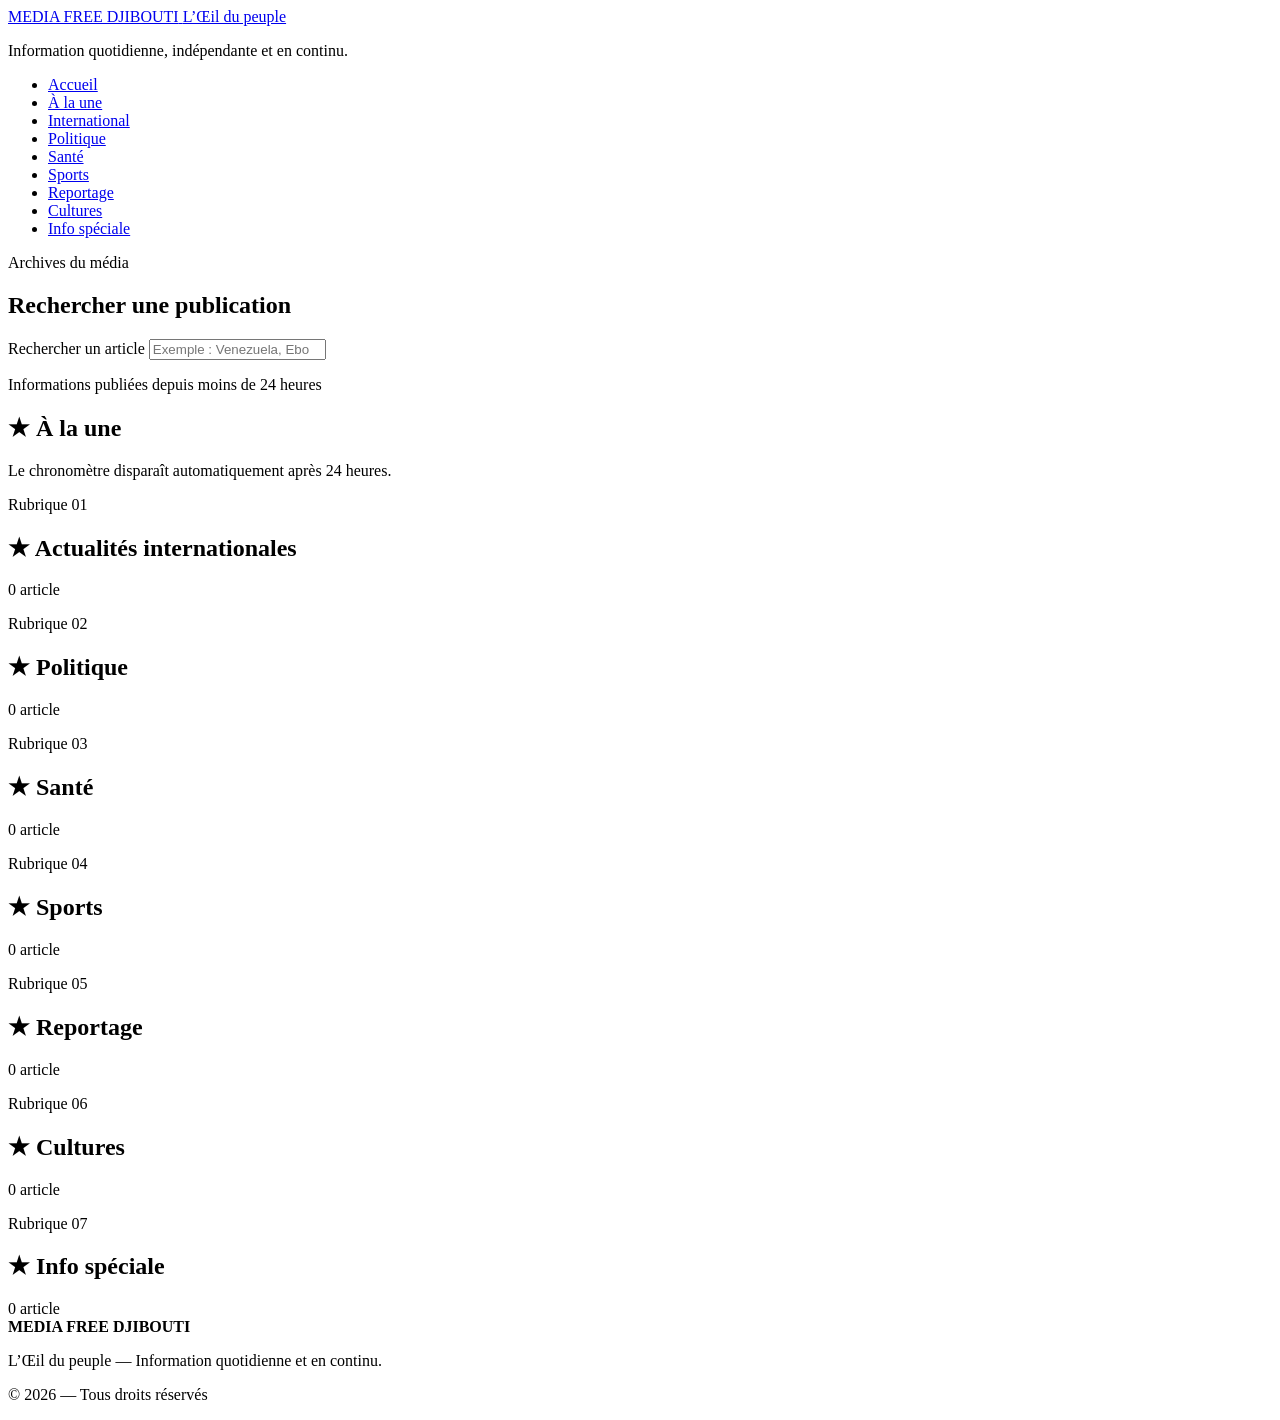
==== index.html.html @ 743dae5a "Index.html" ====
<!DOCTYPE html>
<html lang="fr">
<head>
  <meta charset="UTF-8">
  <meta name="viewport" content="width=device-width, initial-scale=1.0">

  <meta
    name="description"
    content="Media Free Djibouti : actualités internationales, politique, santé, sports, reportages, cultures et informations spéciales."
  >

  <title>MEDIA FREE DJIBOUTI — L’Œil du peuple</title>

  <link rel="stylesheet" href="css/style.css">
  <script src="js/actualites.js" defer></script>
</head>

<body>
  <header class="site-header">
    <div class="brand-area">
      <a class="brand" href="#accueil" aria-label="Retour à l’accueil">
        <span class="brand-main">MEDIA FREE DJIBOUTI</span>
        <span class="brand-tagline">L’Œil du peuple</span>
      </a>

      <p class="site-description">
        Information quotidienne, indépendante et en continu.
      </p>
    </div>

    <nav class="main-navigation" aria-label="Navigation principale">
      <ul class="navigation-list">
        <li><a href="#accueil">Accueil</a></li>
        <li><a href="#a-la-une">À la une</a></li>
        <li><a href="#international">International</a></li>
        <li><a href="#politique">Politique</a></li>
        <li><a href="#sante">Santé</a></li>
        <li><a href="#sports">Sports</a></li>
        <li><a href="#reportage">Reportage</a></li>
        <li><a href="#cultures">Cultures</a></li>
        <li><a href="#info-speciale">Info spéciale</a></li>
      </ul>
    </nav>
  </header>

  <main id="accueil">
    <section class="search-panel" aria-labelledby="search-title">
      <div>
        <p class="eyebrow">Archives du média</p>
        <h1 id="search-title">Rechercher une publication</h1>
      </div>

      <label class="visually-hidden" for="article-search">
        Rechercher un article
      </label>

      <input
        id="article-search"
        class="search-input"
        type="search"
        placeholder="Exemple : Venezuela, Ebola, Éthiopie…"
        autocomplete="off"
      >
    </section>

    <section id="a-la-une" class="featured-section" aria-labelledby="featured-title">
      <div class="featured-heading">
        <div>
          <p class="eyebrow">Informations publiées depuis moins de 24 heures</p>
          <h2 id="featured-title">
            <span class="black-star" aria-hidden="true">★</span>
            À la une
          </h2>
        </div>

        <p class="featured-rule">
          Le chronomètre disparaît automatiquement après 24 heures.
        </p>
      </div>

      <div id="featured-articles" class="featured-grid"></div>
    </section>

    <section
      id="international"
      class="news-section"
      data-section="international"
      style="--category-color: #1261a0;"
    >
      <div class="section-header">
        <div>
          <p class="section-label">Rubrique 01</p>
          <h2>
            <span class="black-star" aria-hidden="true">★</span>
            Actualités internationales
          </h2>
        </div>
        <span class="article-count" data-count="international">0 article</span>
      </div>

      <div class="tricolor-rule" aria-hidden="true">
        <span></span><span></span><span></span>
      </div>

      <div class="category-articles" data-category="international"></div>
    </section>

    <section
      id="politique"
      class="news-section"
      data-section="politique"
      style="--category-color: #b42318;"
    >
      <div class="section-header">
        <div>
          <p class="section-label">Rubrique 02</p>
          <h2>
            <span class="black-star" aria-hidden="true">★</span>
            Politique
          </h2>
        </div>
        <span class="article-count" data-count="politique">0 article</span>
      </div>

      <div class="tricolor-rule" aria-hidden="true">
        <span></span><span></span><span></span>
      </div>

      <div class="category-articles" data-category="politique"></div>
    </section>

    <section
      id="sante"
      class="news-section"
      data-section="sante"
      style="--category-color: #087f5b;"
    >
      <div class="section-header">
        <div>
          <p class="section-label">Rubrique 03</p>
          <h2>
            <span class="black-star" aria-hidden="true">★</span>
            Santé
          </h2>
        </div>
        <span class="article-count" data-count="sante">0 article</span>
      </div>

      <div class="tricolor-rule" aria-hidden="true">
        <span></span><span></span><span></span>
      </div>

      <div class="category-articles" data-category="sante"></div>
    </section>

    <section
      id="sports"
      class="news-section"
      data-section="sports"
      style="--category-color: #d97706;"
    >
      <div class="section-header">
        <div>
          <p class="section-label">Rubrique 04</p>
          <h2>
            <span class="black-star" aria-hidden="true">★</span>
            Sports
          </h2>
        </div>
        <span class="article-count" data-count="sports">0 article</span>
      </div>

      <div class="tricolor-rule" aria-hidden="true">
        <span></span><span></span><span></span>
      </div>

      <div class="category-articles" data-category="sports"></div>
    </section>

    <section
      id="reportage"
      class="news-section"
      data-section="reportage"
      style="--category-color: #6938a6;"
    >
      <div class="section-header">
        <div>
          <p class="section-label">Rubrique 05</p>
          <h2>
            <span class="black-star" aria-hidden="true">★</span>
            Reportage
          </h2>
        </div>
        <span class="article-count" data-count="reportage">0 article</span>
      </div>

      <div class="tricolor-rule" aria-hidden="true">
        <span></span><span></span><span></span>
      </div>

      <div class="category-articles" data-category="reportage"></div>
    </section>

    <section
      id="cultures"
      class="news-section"
      data-section="cultures"
      style="--category-color: #9a6700;"
    >
      <div class="section-header">
        <div>
          <p class="section-label">Rubrique 06</p>
          <h2>
            <span class="black-star" aria-hidden="true">★</span>
            Cultures
          </h2>
        </div>
        <span class="article-count" data-count="cultures">0 article</span>
      </div>

      <div class="tricolor-rule" aria-hidden="true">
        <span></span><span></span><span></span>
      </div>

      <div class="category-articles" data-category="cultures"></div>
    </section>

    <section
      id="info-speciale"
      class="news-section"
      data-section="info-speciale"
      style="--category-color: #ad1457;"
    >
      <div class="section-header">
        <div>
          <p class="section-label">Rubrique 07</p>
          <h2>
            <span class="black-star" aria-hidden="true">★</span>
            Info spéciale
          </h2>
        </div>
        <span class="article-count" data-count="info-speciale">0 article</span>
      </div>

      <div class="tricolor-rule" aria-hidden="true">
        <span></span><span></span><span></span>
      </div>

      <div class="category-articles" data-category="info-speciale"></div>
    </section>
  </main>

  <footer class="site-footer">
    <strong>MEDIA FREE DJIBOUTI</strong>
    <p>L’Œil du peuple — Information quotidienne et en continu.</p>
    <p>© 2026 — Tous droits réservés</p>
  </footer>

  <noscript>
    <p class="noscript-message">
      Activez JavaScript pour afficher les articles, la recherche et le chronomètre de 24 heures.
    </p>
  </noscript>
</body>
</html>
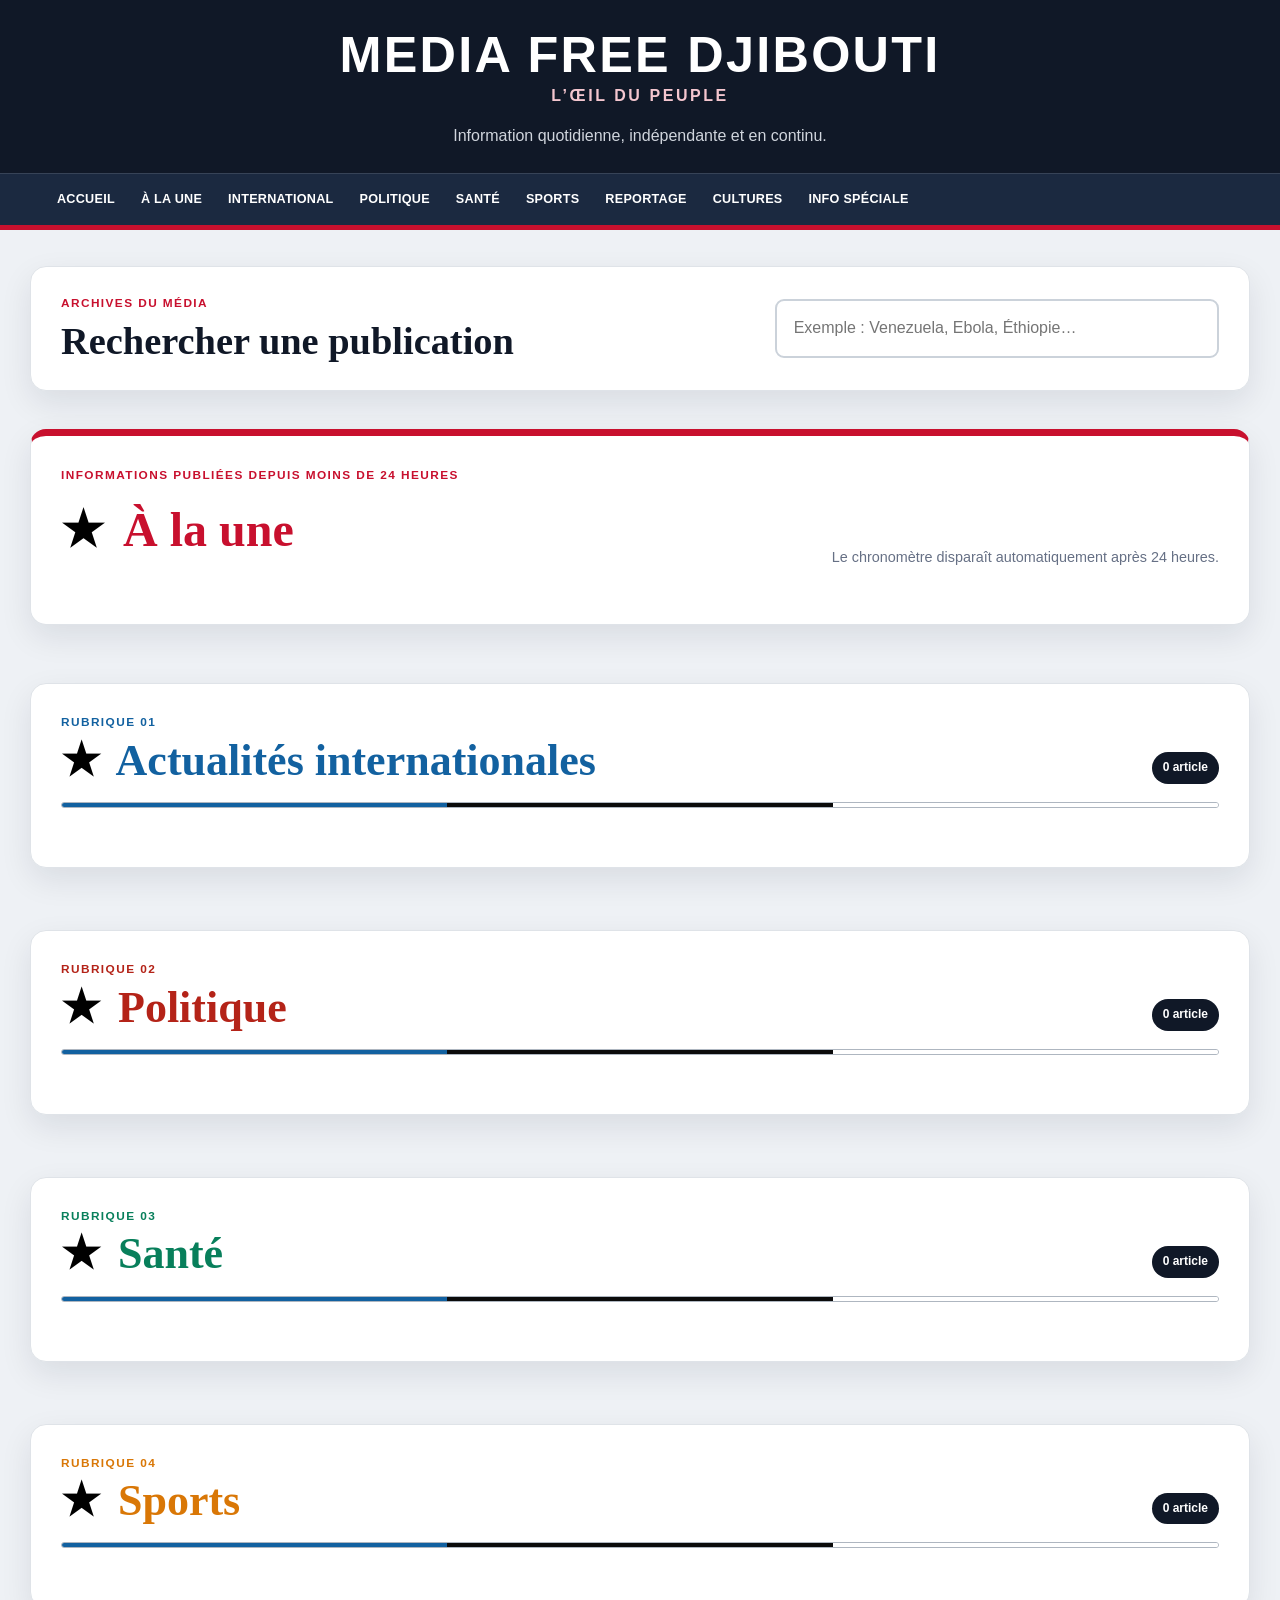
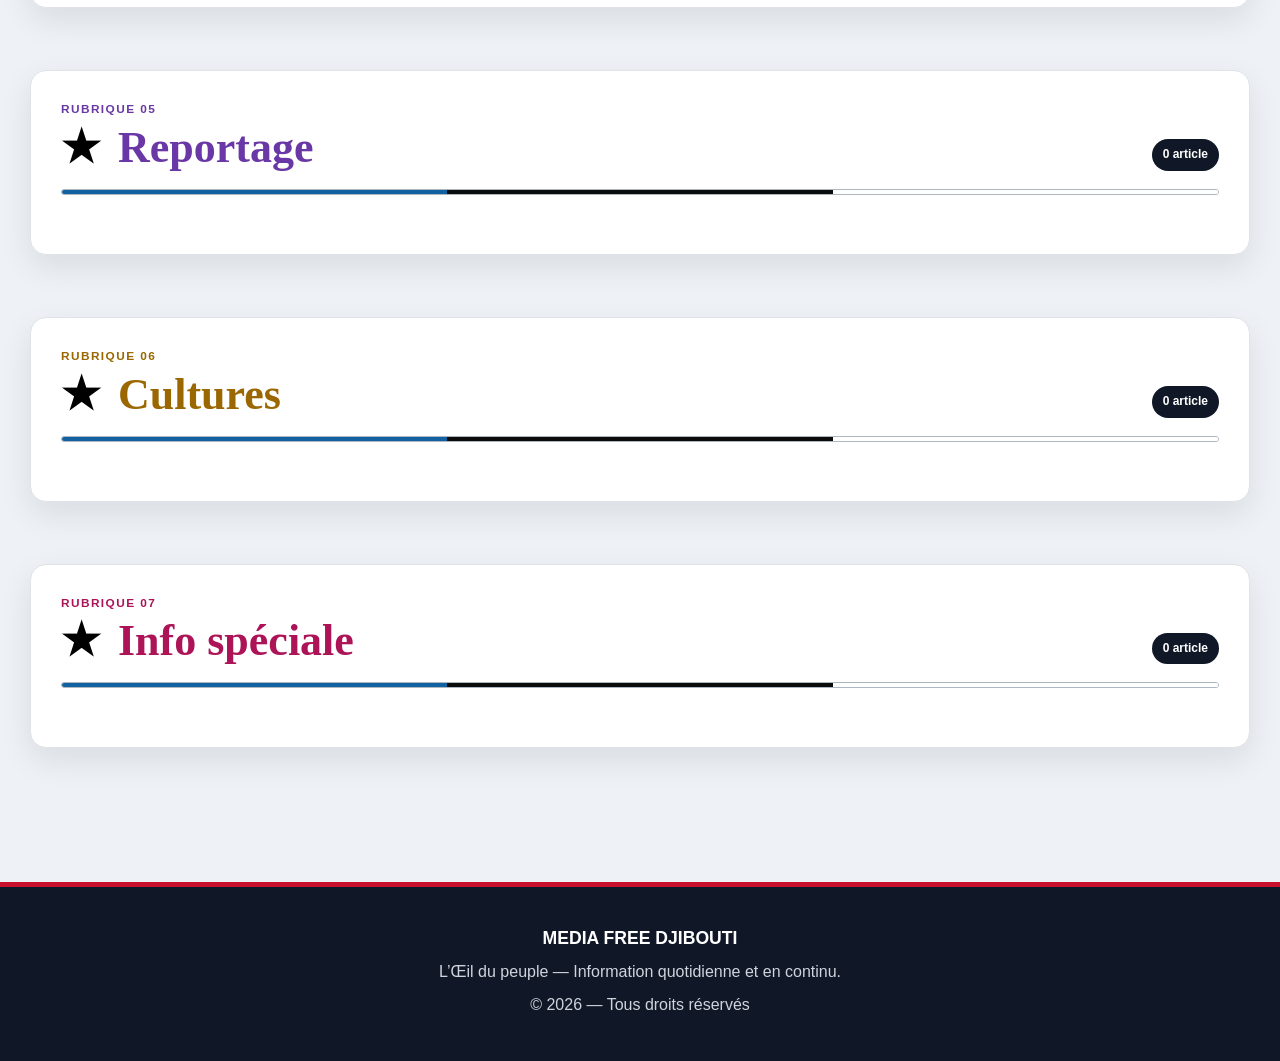
==== commit 4c6cf7df: "Commit directly to the main branch" ====
--- a/index.html.html
+++ b/index.html.html
@@ -10,9 +10,1131 @@
   >
 
   <title>MEDIA FREE DJIBOUTI — L’Œil du peuple</title>
-
-  <link rel="stylesheet" href="css/style.css">
-  <script src="js/actualites.js" defer></script>
+  <style>
+:root {
+  --navy: #101827;
+  --navy-light: #1b2940;
+  --red: #c8102e;
+  --red-dark: #910d22;
+  --blue: #1261a0;
+  --paper: #ffffff;
+  --background: #eef1f5;
+  --text: #202939;
+  --muted: #667085;
+  --border: #dfe3e8;
+  --shadow: 0 12px 32px rgba(16, 24, 39, 0.09);
+  --max-width: 1220px;
+}
+
+* {
+  box-sizing: border-box;
+}
+
+html {
+  scroll-behavior: smooth;
+}
+
+body {
+  margin: 0;
+  background: var(--background);
+  color: var(--text);
+  font-family: Arial, Helvetica, sans-serif;
+  line-height: 1.65;
+}
+
+a {
+  color: inherit;
+}
+
+img {
+  display: block;
+  max-width: 100%;
+}
+
+button,
+input {
+  font: inherit;
+}
+
+.visually-hidden {
+  position: absolute !important;
+  width: 1px;
+  height: 1px;
+  padding: 0;
+  margin: -1px;
+  overflow: hidden;
+  clip: rect(0, 0, 0, 0);
+  white-space: nowrap;
+  border: 0;
+}
+
+/* En-tête */
+
+.site-header {
+  position: relative;
+  z-index: 20;
+  background: var(--navy);
+  color: #ffffff;
+  border-bottom: 5px solid var(--red);
+}
+
+.brand-area {
+  width: min(var(--max-width), calc(100% - 32px));
+  margin: auto;
+  padding: 30px 0 24px;
+  text-align: center;
+}
+
+.brand {
+  display: inline-flex;
+  flex-direction: column;
+  gap: 3px;
+  color: #ffffff;
+  text-decoration: none;
+}
+
+.brand-main {
+  font-size: clamp(2rem, 5vw, 3.15rem);
+  font-weight: 900;
+  letter-spacing: 0.045em;
+  line-height: 1;
+}
+
+.brand-tagline {
+  color: #f4c6cf;
+  font-size: 1rem;
+  font-weight: 800;
+  letter-spacing: 0.16em;
+  text-transform: uppercase;
+}
+
+.site-description {
+  margin: 13px 0 0;
+  color: #d0d5dd;
+}
+
+.main-navigation {
+  background: var(--navy-light);
+  border-top: 1px solid rgba(255, 255, 255, 0.12);
+}
+
+.navigation-list {
+  display: flex;
+  width: min(var(--max-width), 100%);
+  margin: auto;
+  padding: 0 14px;
+  overflow-x: auto;
+  list-style: none;
+  scrollbar-width: thin;
+}
+
+.navigation-list li {
+  flex: 0 0 auto;
+}
+
+.navigation-list a {
+  display: block;
+  padding: 15px 13px;
+  color: #ffffff;
+  font-size: 0.79rem;
+  font-weight: 800;
+  letter-spacing: 0.02em;
+  text-decoration: none;
+  text-transform: uppercase;
+  white-space: nowrap;
+}
+
+.navigation-list a:hover,
+.navigation-list a:focus-visible {
+  background: var(--red);
+}
+
+/* Structure principale */
+
+main {
+  width: min(var(--max-width), calc(100% - 32px));
+  margin: auto;
+  padding: 36px 0 72px;
+}
+
+.eyebrow,
+.section-label {
+  margin: 0 0 5px;
+  color: var(--red);
+  font-size: 0.74rem;
+  font-weight: 900;
+  letter-spacing: 0.12em;
+  text-transform: uppercase;
+}
+
+.search-panel {
+  display: grid;
+  grid-template-columns: minmax(0, 1fr) minmax(280px, 0.65fr);
+  gap: 30px;
+  align-items: center;
+  margin-bottom: 38px;
+  padding: 27px 30px;
+  background: var(--paper);
+  border: 1px solid var(--border);
+  border-radius: 16px;
+  box-shadow: var(--shadow);
+}
+
+.search-panel h1 {
+  margin: 0;
+  color: var(--navy);
+  font-family: Georgia, "Times New Roman", serif;
+  font-size: clamp(1.65rem, 3vw, 2.4rem);
+  line-height: 1.15;
+}
+
+.search-input {
+  width: 100%;
+  padding: 14px 17px;
+  background: #ffffff;
+  border: 2px solid #cbd2da;
+  border-radius: 9px;
+  outline: none;
+}
+
+.search-input:focus {
+  border-color: var(--red);
+  box-shadow: 0 0 0 4px rgba(200, 16, 46, 0.12);
+}
+
+/* À la une */
+
+.featured-section {
+  margin-bottom: 58px;
+  padding: 30px;
+  background: #ffffff;
+  border: 1px solid var(--border);
+  border-top: 7px solid var(--red);
+  border-radius: 16px;
+  box-shadow: var(--shadow);
+}
+
+.featured-section[hidden] {
+  display: none;
+}
+
+.featured-heading {
+  display: flex;
+  justify-content: space-between;
+  gap: 22px;
+  align-items: end;
+  margin-bottom: 25px;
+}
+
+.featured-heading h2 {
+  margin: 0;
+  color: var(--red);
+  font-family: Georgia, "Times New Roman", serif;
+  font-size: clamp(2rem, 4vw, 3rem);
+}
+
+.black-star {
+  color: #000000;
+  margin-right: 7px;
+}
+
+.featured-rule {
+  max-width: 420px;
+  margin: 0;
+  color: var(--muted);
+  font-size: 0.9rem;
+  text-align: right;
+}
+
+.featured-grid {
+  display: grid;
+  grid-template-columns: repeat(2, minmax(0, 1fr));
+  gap: 22px;
+}
+
+.featured-card {
+  overflow: hidden;
+  background: linear-gradient(145deg, #ffffff, #f8fafc);
+  border: 1px solid #d9dee5;
+  border-radius: 13px;
+}
+
+.featured-visual {
+  position: relative;
+  min-height: 190px;
+  display: flex;
+  align-items: end;
+  padding: 22px;
+  background:
+    linear-gradient(135deg, rgba(16, 24, 39, 0.96), rgba(200, 16, 46, 0.88)),
+    radial-gradient(circle at top right, #8db9da, transparent 48%);
+  color: #ffffff;
+}
+
+.featured-card.has-image .featured-visual {
+  background-position: center;
+  background-size: cover;
+}
+
+.live-badge {
+  position: absolute;
+  top: 15px;
+  left: 15px;
+  padding: 7px 10px;
+  background: #ffcc33;
+  color: #111827;
+  border-radius: 999px;
+  font-size: 0.7rem;
+  font-weight: 900;
+  letter-spacing: 0.08em;
+  text-transform: uppercase;
+}
+
+.countdown {
+  position: absolute;
+  top: 15px;
+  right: 15px;
+  padding: 7px 10px;
+  background: rgba(0, 0, 0, 0.74);
+  color: #ffffff;
+  border-radius: 6px;
+  font-size: 0.76rem;
+  font-weight: 800;
+}
+
+.featured-visual strong {
+  max-width: 80%;
+  font-size: clamp(1.35rem, 2.5vw, 2.2rem);
+  line-height: 1.12;
+}
+
+.featured-body {
+  padding: 22px;
+}
+
+.featured-category {
+  margin: 0 0 9px;
+  color: var(--red);
+  font-size: 0.75rem;
+  font-weight: 900;
+  letter-spacing: 0.08em;
+  text-transform: uppercase;
+}
+
+.featured-body h3 {
+  margin: 0 0 12px;
+  color: var(--navy);
+  font-family: Georgia, "Times New Roman", serif;
+  font-size: 1.55rem;
+  line-height: 1.25;
+}
+
+.featured-body p {
+  margin: 0 0 17px;
+  color: #4b5565;
+}
+
+.featured-meta {
+  margin-bottom: 17px;
+  color: var(--muted);
+  font-size: 0.83rem;
+}
+
+/* Rubriques */
+
+.news-section {
+  --category-color: var(--blue);
+  margin-bottom: 62px;
+  padding: 29px 30px 31px;
+  background: var(--paper);
+  border: 1px solid var(--border);
+  border-radius: 16px;
+  box-shadow: var(--shadow);
+  scroll-margin-top: 20px;
+}
+
+.section-header {
+  display: flex;
+  justify-content: space-between;
+  align-items: end;
+  gap: 20px;
+}
+
+.section-header h2 {
+  margin: 0;
+  color: var(--category-color);
+  font-family: Georgia, "Times New Roman", serif;
+  font-size: clamp(1.9rem, 4vw, 2.75rem);
+  line-height: 1.05;
+}
+
+.section-label {
+  color: var(--category-color);
+}
+
+.article-count {
+  padding: 6px 11px;
+  background: var(--navy);
+  color: #ffffff;
+  border-radius: 999px;
+  font-size: 0.75rem;
+  font-weight: 800;
+}
+
+.tricolor-rule,
+.article-separator {
+  display: grid;
+  grid-template-columns: 1fr 1fr 1fr;
+  height: 6px;
+  overflow: hidden;
+  border: 1px solid #aeb6c0;
+  border-radius: 999px;
+}
+
+.tricolor-rule {
+  margin: 18px 0 28px;
+}
+
+.tricolor-rule span:nth-child(1),
+.article-separator span:nth-child(1) {
+  background: #1261a0;
+}
+
+.tricolor-rule span:nth-child(2),
+.article-separator span:nth-child(2) {
+  background: #0b0b0b;
+}
+
+.tricolor-rule span:nth-child(3),
+.article-separator span:nth-child(3) {
+  background: #ffffff;
+}
+
+.article-separator {
+  width: 100%;
+  height: 5px;
+  margin: 27px 0;
+}
+
+.category-articles {
+  display: flex;
+  flex-direction: column;
+}
+
+.article-card {
+  display: grid;
+  grid-template-columns: minmax(220px, 0.36fr) minmax(0, 1fr);
+  min-height: 230px;
+  overflow: hidden;
+  background: #ffffff;
+  border: 1px solid #e1e5eb;
+  border-radius: 13px;
+  box-shadow: 0 8px 22px rgba(16, 24, 39, 0.07);
+  transition: transform 0.2s ease, box-shadow 0.2s ease;
+}
+
+.article-card:hover {
+  transform: translateY(-3px);
+  box-shadow: 0 14px 29px rgba(16, 24, 39, 0.12);
+}
+
+.article-visual {
+  position: relative;
+  display: flex;
+  align-items: end;
+  min-height: 230px;
+  padding: 21px;
+  background:
+    linear-gradient(145deg, var(--navy), color-mix(in srgb, var(--category-color), #ffffff 12%));
+  color: #ffffff;
+  background-position: center;
+  background-size: cover;
+}
+
+.article-number {
+  position: absolute;
+  top: 15px;
+  left: 15px;
+  padding: 6px 10px;
+  background: #ffffff;
+  color: #111827;
+  border-radius: 999px;
+  font-size: 0.72rem;
+  font-weight: 900;
+  letter-spacing: 0.07em;
+}
+
+.article-visual-label {
+  font-size: 1.45rem;
+  font-weight: 900;
+  line-height: 1.12;
+}
+
+.article-content {
+  display: flex;
+  flex-direction: column;
+  padding: 25px 27px;
+}
+
+.article-category {
+  margin: 0 0 7px;
+  color: var(--category-color);
+  font-size: 0.74rem;
+  font-weight: 900;
+  letter-spacing: 0.09em;
+  text-transform: uppercase;
+}
+
+.article-title {
+  margin: 0 0 12px;
+  color: var(--navy);
+  font-family: Georgia, "Times New Roman", serif;
+  font-size: clamp(1.45rem, 2.6vw, 2.05rem);
+  line-height: 1.22;
+}
+
+.article-title a {
+  color: inherit;
+  text-decoration: none;
+}
+
+.article-title a:hover {
+  color: var(--category-color);
+  text-decoration: underline;
+  text-decoration-thickness: 2px;
+  text-underline-offset: 5px;
+}
+
+.article-summary {
+  flex: 1;
+  margin: 0 0 17px;
+  color: #4b5565;
+}
+
+.article-date {
+  margin-bottom: 17px;
+  color: var(--muted);
+  font-size: 0.83rem;
+}
+
+.read-button {
+  display: inline-flex;
+  align-self: flex-start;
+  gap: 9px;
+  align-items: center;
+  padding: 10px 16px;
+  background: var(--category-color, var(--red));
+  color: #ffffff;
+  border-radius: 7px;
+  font-weight: 800;
+  text-decoration: none;
+}
+
+.read-button:hover {
+  filter: brightness(0.85);
+}
+
+.empty-section,
+.no-results {
+  padding: 27px;
+  background: #f8fafc;
+  border: 1px dashed #b9c1cc;
+  border-radius: 10px;
+  color: var(--muted);
+  text-align: center;
+}
+
+/* Pages complètes des articles */
+
+.article-page {
+  background: #eef1f5;
+}
+
+.article-page .article-site-header {
+  background: var(--navy);
+  color: #ffffff;
+  border-bottom: 5px solid var(--article-color, var(--red));
+}
+
+.article-page .article-header-inner {
+  width: min(1060px, calc(100% - 32px));
+  margin: auto;
+  padding: 22px 0;
+  display: flex;
+  justify-content: space-between;
+  align-items: center;
+  gap: 20px;
+}
+
+.article-page .article-brand {
+  color: #ffffff;
+  font-size: 1.25rem;
+  font-weight: 900;
+  letter-spacing: 0.04em;
+  text-decoration: none;
+}
+
+.article-page .home-link {
+  color: #ffffff;
+  font-weight: 800;
+  text-decoration: none;
+}
+
+.article-page main {
+  width: min(980px, calc(100% - 30px));
+  padding: 38px 0 64px;
+}
+
+.full-article {
+  overflow: hidden;
+  background: #ffffff;
+  border: 1px solid var(--border);
+  border-radius: 16px;
+  box-shadow: var(--shadow);
+}
+
+.article-hero {
+  padding: clamp(28px, 6vw, 62px);
+  background:
+    linear-gradient(135deg, color-mix(in srgb, var(--article-color, var(--red)), #111827 18%), #111827);
+  color: #ffffff;
+}
+
+.breadcrumb {
+  margin: 0 0 18px;
+  color: #e4e7ec;
+  font-size: 0.86rem;
+}
+
+.article-kicker {
+  display: inline-block;
+  margin-bottom: 15px;
+  padding: 6px 10px;
+  background: #ffffff;
+  color: var(--article-color, var(--red));
+  border-radius: 999px;
+  font-size: 0.74rem;
+  font-weight: 900;
+  letter-spacing: 0.09em;
+  text-transform: uppercase;
+}
+
+.article-hero h1 {
+  max-width: 880px;
+  margin: 0 0 19px;
+  font-family: Georgia, "Times New Roman", serif;
+  font-size: clamp(2rem, 5vw, 3.65rem);
+  line-height: 1.08;
+}
+
+.article-deck {
+  max-width: 830px;
+  margin: 0;
+  color: #f1f3f5;
+  font-size: clamp(1.05rem, 2vw, 1.3rem);
+}
+
+.article-publication {
+  margin: 22px 0 0;
+  color: #d8dde5;
+  font-size: 0.9rem;
+}
+
+.article-body {
+  padding: clamp(25px, 6vw, 58px);
+}
+
+.article-body p {
+  margin: 0 0 21px;
+  font-size: 1.07rem;
+}
+
+.article-body h2,
+.article-body h3 {
+  margin: 40px 0 15px;
+  padding-bottom: 8px;
+  color: var(--article-color, var(--red));
+  font-family: Georgia, "Times New Roman", serif;
+  line-height: 1.2;
+  border-bottom: 2px solid #e4e7ec;
+}
+
+.article-body h2 {
+  font-size: 1.75rem;
+}
+
+.article-body h3 {
+  font-size: 1.5rem;
+}
+
+.article-note {
+  margin: 30px 0;
+  padding: 18px 20px;
+  background: #fff7e6;
+  border-left: 5px solid #d68a00;
+}
+
+.article-return {
+  display: inline-flex;
+  margin-top: 22px;
+  padding: 11px 17px;
+  background: var(--article-color, var(--red));
+  color: #ffffff;
+  border-radius: 7px;
+  font-weight: 800;
+  text-decoration: none;
+}
+
+/* Pied de page */
+
+.site-footer {
+  padding: 37px 20px;
+  background: var(--navy);
+  color: #cfd4dc;
+  text-align: center;
+  border-top: 5px solid var(--red);
+}
+
+.site-footer strong {
+  color: #ffffff;
+  font-size: 1.1rem;
+}
+
+.site-footer p {
+  margin: 6px 0;
+}
+
+.noscript-message {
+  margin: 20px;
+  padding: 15px;
+  background: #fff3cd;
+  border: 1px solid #f0d58c;
+}
+
+/* Responsive */
+
+@media (max-width: 850px) {
+  .search-panel {
+    grid-template-columns: 1fr;
+  }
+
+  .featured-grid {
+    grid-template-columns: 1fr;
+  }
+
+  .article-card {
+    grid-template-columns: 1fr;
+  }
+
+  .article-visual {
+    min-height: 190px;
+  }
+}
+
+@media (max-width: 650px) {
+  main {
+    width: min(100% - 18px, var(--max-width));
+    padding-top: 20px;
+  }
+
+  .brand-area {
+    width: min(100% - 20px, var(--max-width));
+  }
+
+  .brand-main {
+    font-size: 1.75rem;
+  }
+
+  .search-panel,
+  .featured-section,
+  .news-section {
+    padding: 20px;
+    border-radius: 12px;
+  }
+
+  .featured-heading,
+  .section-header {
+    align-items: flex-start;
+    flex-direction: column;
+  }
+
+  .featured-rule {
+    text-align: left;
+  }
+
+  .article-content {
+    padding: 21px;
+  }
+
+  .article-page .article-header-inner {
+    align-items: flex-start;
+    flex-direction: column;
+  }
+
+  .article-body {
+    padding: 24px 21px;
+  }
+}
+
+  </style>
+  <script defer>
+"use strict";
+
+/*
+  ================================================================
+  LISTE CENTRALE DES ARTICLES
+  ================================================================
+
+  Pour publier un article :
+  1. Créez sa page HTML dans le bon dossier articles/...
+  2. Copiez un objet de la liste ARTICLES.
+  3. Modifiez id, number, title, summary, category, publishedAt et link.
+  4. Utilisez une date ISO complète :
+     2026-06-28T10:30:00+02:00
+
+  Les catégories autorisées sont :
+  international, politique, sante, sports,
+  reportage, cultures, info-speciale
+
+  Un article reste automatiquement « À la une » pendant 24 heures
+  après la date et l'heure définies dans publishedAt.
+*/
+
+const ARTICLES = [
+  {
+    id: "international-art1",
+    number: "ART 1",
+    title: "Venezuela : le bilan du double séisme dépasse 1 400 morts",
+    summary:
+      "Les séismes de magnitude 7,2 et 7,5 ont dévasté le nord du Venezuela, particulièrement l’État de La Guaira. Les opérations de secours se poursuivent alors que des dizaines de milliers de personnes restent portées disparues.",
+    category: "international",
+    categoryName: "Actualités internationales",
+    publishedAt: "2026-06-28T10:30:00+02:00",
+    link: "articles/international/venezuela-seismes-la-guaira.html",
+    image: ""
+  },
+  {
+    id: "politique-art1",
+    number: "ART 1",
+    title: "Éthiopie : Abiy Ahmed consolide son pouvoir après une large victoire",
+    summary:
+      "Le Parti de la Prospérité conserve une large majorité parlementaire, tandis que le pays reste confronté à d’importants défis politiques, économiques et sécuritaires.",
+    category: "politique",
+    categoryName: "Politique",
+    publishedAt: "2026-06-24T14:15:00+02:00",
+    link: "articles/politique/ethiopie-abiy-ahmed.html",
+    image: ""
+  },
+  {
+    id: "sante-art2",
+    number: "ART 2",
+    title: "Kenya : suspension d’un centre de quarantaine lié à Ebola",
+    summary:
+      "Le gouvernement kényan a suspendu l’ouverture d’un centre de quarantaine installé sur la base aérienne de Laikipia, dans l’attente d’une nouvelle décision de justice.",
+    category: "sante",
+    categoryName: "Santé",
+    publishedAt: "2026-06-24T12:00:00+02:00",
+    link: "articles/sante/kenya-centre-quarantaine-ebola.html",
+    image: ""
+  },
+  {
+    id: "sante-art1",
+    number: "ART 1",
+    title: "Ebola : une mobilisation africaine tardive face à l’urgence sanitaire",
+    summary:
+      "Une analyse critique de la rapidité de la réponse politique et sanitaire africaine, ainsi que des moyens concrets annoncés pour prévenir la propagation de l’épidémie.",
+    category: "sante",
+    categoryName: "Santé",
+    publishedAt: "2026-06-24T09:00:00+02:00",
+    link: "articles/sante/ebola-mobilisation-africaine.html",
+    image: ""
+  }
+];
+
+const CATEGORY_COLORS = {
+  international: "#1261a0",
+  politique: "#b42318",
+  sante: "#087f5b",
+  sports: "#d97706",
+  reportage: "#6938a6",
+  cultures: "#9a6700",
+  "info-speciale": "#ad1457"
+};
+
+const FEATURED_DURATION_MS = 24 * 60 * 60 * 1000;
+const searchInput = document.getElementById("article-search");
+const featuredSection = document.getElementById("a-la-une");
+const featuredContainer = document.getElementById("featured-articles");
+
+let activeSearch = "";
+
+const escapeHtml = (value) => {
+  return String(value)
+    .replaceAll("&", "&amp;")
+    .replaceAll("<", "&lt;")
+    .replaceAll(">", "&gt;")
+    .replaceAll('"', "&quot;")
+    .replaceAll("'", "&#039;");
+};
+
+const parsePublishedAt = (article) => new Date(article.publishedAt);
+
+const formatPublication = (publishedAt) => {
+  const date = new Date(publishedAt);
+
+  return new Intl.DateTimeFormat("fr-FR", {
+    dateStyle: "long",
+    timeStyle: "short"
+  }).format(date);
+};
+
+const getRemainingMs = (article, now = new Date()) => {
+  const publicationTime = parsePublishedAt(article).getTime();
+  const elapsed = now.getTime() - publicationTime;
+
+  return FEATURED_DURATION_MS - elapsed;
+};
+
+const isFeatured = (article, now = new Date()) => {
+  const publicationTime = parsePublishedAt(article).getTime();
+  const elapsed = now.getTime() - publicationTime;
+
+  return elapsed >= 0 && elapsed < FEATURED_DURATION_MS;
+};
+
+const formatCountdown = (remainingMs) => {
+  const safeMs = Math.max(0, remainingMs);
+  const totalSeconds = Math.floor(safeMs / 1000);
+  const hours = Math.floor(totalSeconds / 3600);
+  const minutes = Math.floor((totalSeconds % 3600) / 60);
+  const seconds = totalSeconds % 60;
+
+  return `${String(hours).padStart(2, "0")} h ${String(minutes).padStart(2, "0")} min ${String(seconds).padStart(2, "0")} s`;
+};
+
+const articleMatchesSearch = (article, searchValue) => {
+  if (!searchValue) {
+    return true;
+  }
+
+  const searchableText = [
+    article.title,
+    article.summary,
+    article.categoryName,
+    article.number
+  ]
+    .join(" ")
+    .toLowerCase();
+
+  return searchableText.includes(searchValue);
+};
+
+const createBackgroundStyle = (article) => {
+  if (!article.image) {
+    return "";
+  }
+
+  const safeImage = escapeHtml(article.image);
+  return `style="background-image: linear-gradient(135deg, rgba(16,24,39,.78), rgba(16,24,39,.48)), url('${safeImage}');"`;
+};
+
+const createArticleCard = (article) => {
+  const color = CATEGORY_COLORS[article.category] || "#c8102e";
+
+  return `
+    <article
+      id="${escapeHtml(article.id)}"
+      class="article-card"
+      style="--category-color: ${color};"
+    >
+      <a
+        class="article-visual"
+        href="${escapeHtml(article.link)}"
+        ${createBackgroundStyle(article)}
+        aria-label="Lire : ${escapeHtml(article.title)}"
+      >
+        <span class="article-number">${escapeHtml(article.number)}</span>
+        <span class="article-visual-label">${escapeHtml(article.categoryName)}</span>
+      </a>
+
+      <div class="article-content">
+        <p class="article-category">${escapeHtml(article.categoryName)}</p>
+
+        <h3 class="article-title">
+          <a href="${escapeHtml(article.link)}">
+            ${escapeHtml(article.title)}
+          </a>
+        </h3>
+
+        <p class="article-summary">${escapeHtml(article.summary)}</p>
+
+        <time class="article-date" datetime="${escapeHtml(article.publishedAt)}">
+          Publié le ${escapeHtml(formatPublication(article.publishedAt))}
+        </time>
+
+        <a class="read-button" href="${escapeHtml(article.link)}">
+          Lire l’article <span aria-hidden="true">→</span>
+        </a>
+      </div>
+    </article>
+  `;
+};
+
+const separatorMarkup = `
+  <div class="article-separator" aria-hidden="true">
+    <span></span><span></span><span></span>
+  </div>
+`;
+
+const createFeaturedCard = (article) => {
+  const remaining = getRemainingMs(article);
+  const hasImage = article.image ? "has-image" : "";
+
+  return `
+    <article class="featured-card ${hasImage}" data-featured-id="${escapeHtml(article.id)}">
+      <a
+        class="featured-visual"
+        href="${escapeHtml(article.link)}"
+        ${createBackgroundStyle(article)}
+      >
+        <span class="live-badge">À la une</span>
+
+        <span
+          class="countdown"
+          data-countdown-for="${escapeHtml(article.id)}"
+        >
+          ${escapeHtml(formatCountdown(remaining))}
+        </span>
+
+        <strong>${escapeHtml(article.title)}</strong>
+      </a>
+
+      <div class="featured-body">
+        <p class="featured-category">
+          ${escapeHtml(article.number)} • ${escapeHtml(article.categoryName)}
+        </p>
+
+        <h3>${escapeHtml(article.title)}</h3>
+
+        <p>${escapeHtml(article.summary)}</p>
+
+        <div class="featured-meta">
+          Publié le ${escapeHtml(formatPublication(article.publishedAt))}
+        </div>
+
+        <a
+          class="read-button"
+          href="${escapeHtml(article.link)}"
+          style="--category-color: ${CATEGORY_COLORS[article.category] || "#c8102e"};"
+        >
+          Lire l’article complet <span aria-hidden="true">→</span>
+        </a>
+      </div>
+    </article>
+  `;
+};
+
+const renderSections = () => {
+  document.querySelectorAll("[data-category]").forEach((container) => {
+    const category = container.dataset.category;
+
+    const categoryArticles = ARTICLES
+      .filter((article) => article.category === category)
+      .filter((article) => articleMatchesSearch(article, activeSearch))
+      .sort((a, b) => parsePublishedAt(b) - parsePublishedAt(a));
+
+    const countElement = document.querySelector(`[data-count="${category}"]`);
+    const articleWord = categoryArticles.length > 1 ? "articles" : "article";
+
+    if (countElement) {
+      countElement.textContent = `${categoryArticles.length} ${articleWord}`;
+    }
+
+    if (categoryArticles.length === 0) {
+      const message = activeSearch
+        ? "Aucun article de cette rubrique ne correspond à votre recherche."
+        : "Aucun article publié dans cette rubrique pour le moment.";
+
+      container.innerHTML = `<div class="empty-section">${message}</div>`;
+      return;
+    }
+
+    container.innerHTML = categoryArticles
+      .map(createArticleCard)
+      .join(separatorMarkup);
+  });
+};
+
+const getCurrentFeaturedArticles = () => {
+  const now = new Date();
+
+  return ARTICLES
+    .filter((article) => articleMatchesSearch(article, activeSearch))
+    .filter((article) => isFeatured(article, now))
+    .sort((a, b) => parsePublishedAt(b) - parsePublishedAt(a));
+};
+
+const renderFeatured = () => {
+  const featuredArticles = getCurrentFeaturedArticles();
+
+  if (featuredArticles.length === 0) {
+    featuredSection.hidden = true;
+    featuredContainer.innerHTML = "";
+    return;
+  }
+
+  featuredSection.hidden = false;
+  featuredContainer.innerHTML = featuredArticles
+    .map(createFeaturedCard)
+    .join("");
+};
+
+const updateCountdowns = () => {
+  const featuredArticles = getCurrentFeaturedArticles();
+  const currentIds = new Set(featuredArticles.map((article) => article.id));
+
+  const renderedCards = [
+    ...featuredContainer.querySelectorAll("[data-featured-id]")
+  ];
+
+  const renderedIds = new Set(
+    renderedCards.map((card) => card.dataset.featuredId)
+  );
+
+  const featuredChanged =
+    currentIds.size !== renderedIds.size ||
+    [...currentIds].some((id) => !renderedIds.has(id));
+
+  if (featuredChanged) {
+    renderFeatured();
+    return;
+  }
+
+  featuredArticles.forEach((article) => {
+    const countdown = featuredContainer.querySelector(
+      `[data-countdown-for="${CSS.escape(article.id)}"]`
+    );
+
+    if (countdown) {
+      countdown.textContent = formatCountdown(getRemainingMs(article));
+    }
+  });
+};
+
+const renderWebsite = () => {
+  renderSections();
+  renderFeatured();
+};
+
+searchInput.addEventListener("input", () => {
+  activeSearch = searchInput.value.trim().toLowerCase();
+  renderWebsite();
+});
+
+renderWebsite();
+window.setInterval(updateCountdowns, 1000);
+
+  </script>
 </head>
 
 <body>
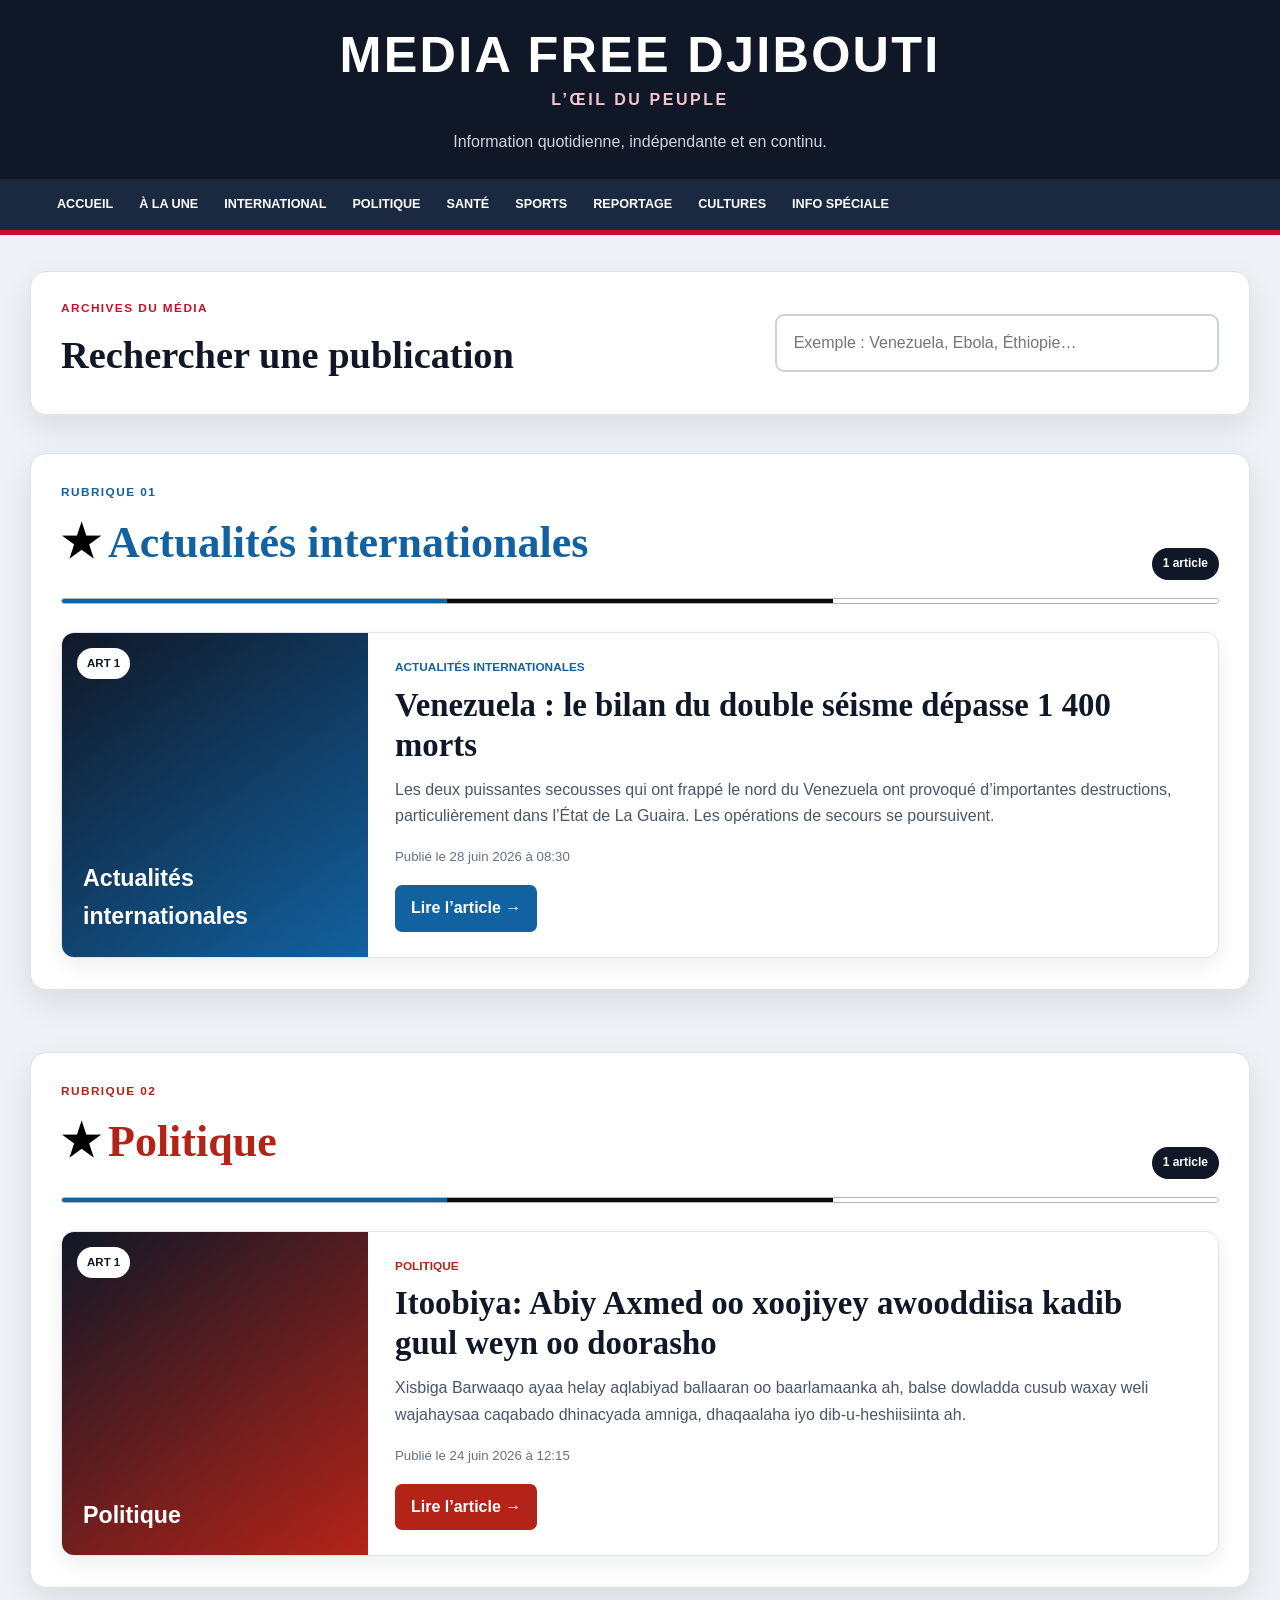
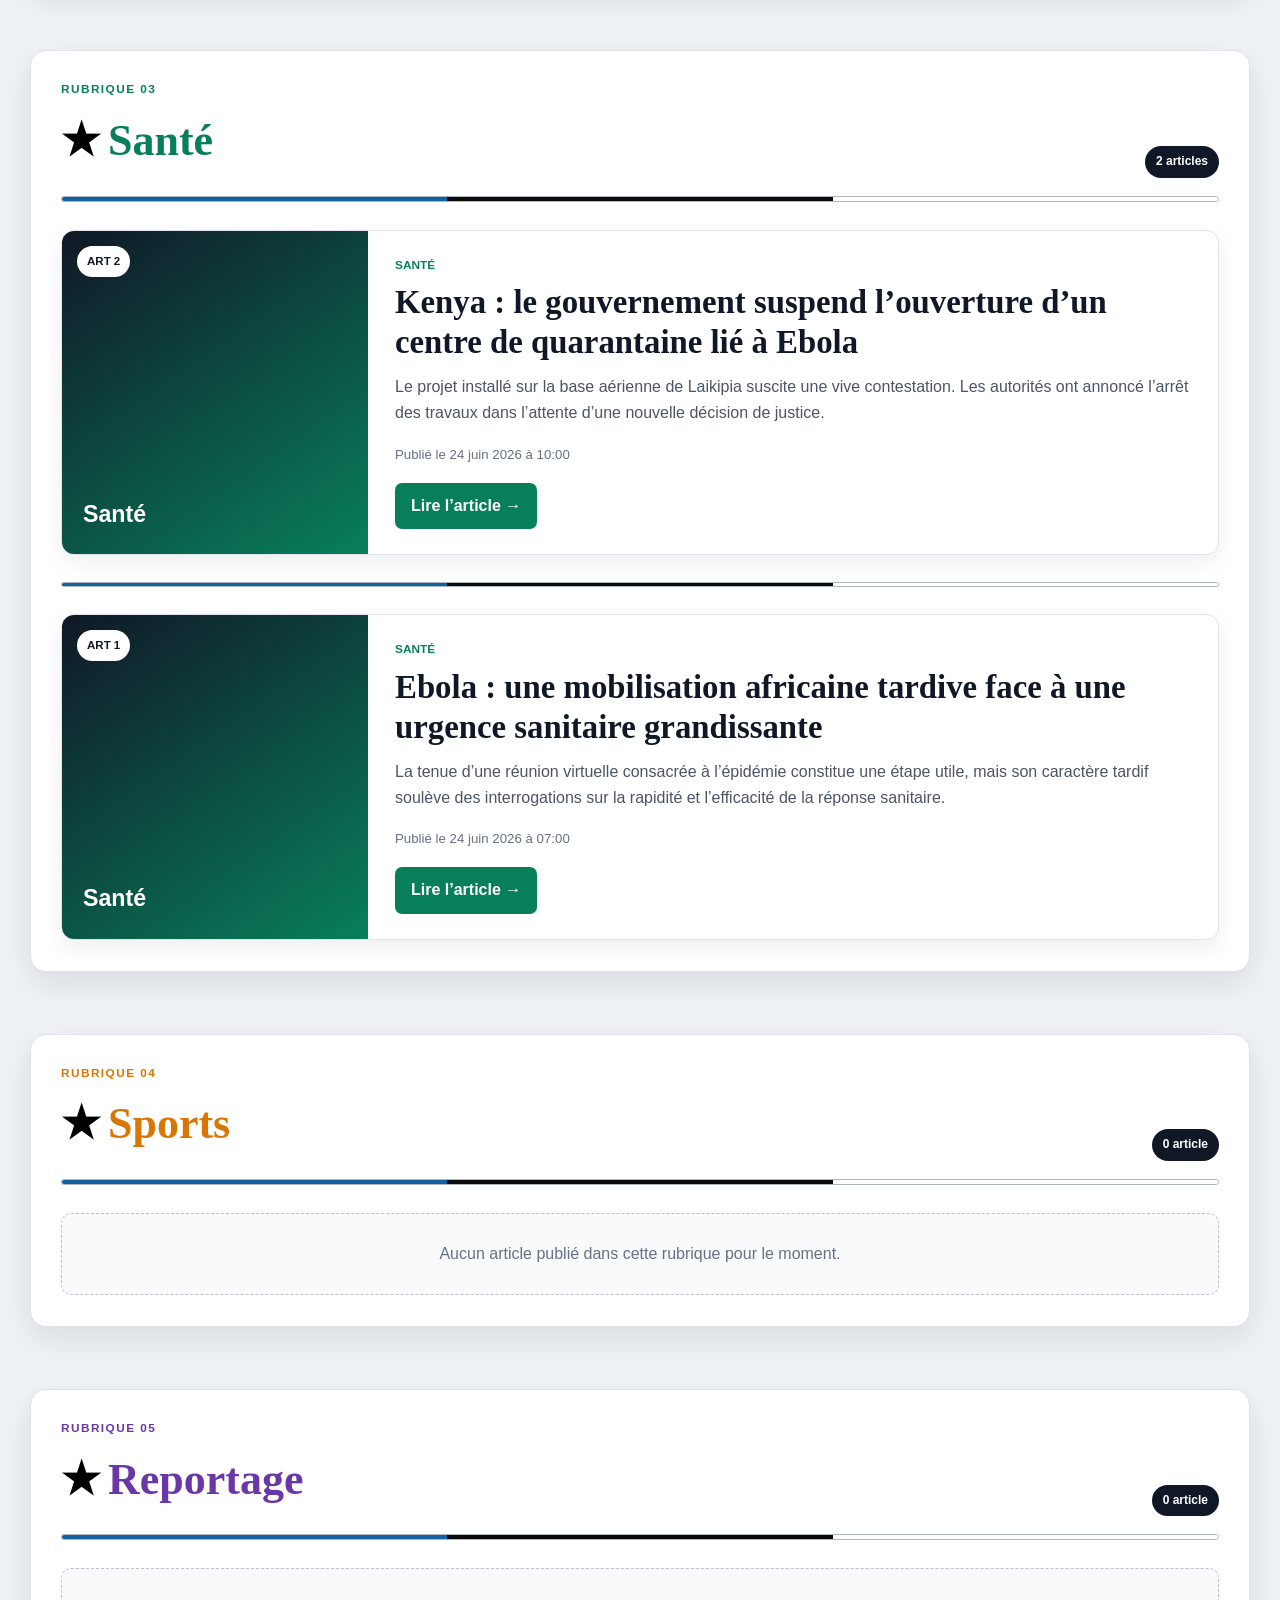
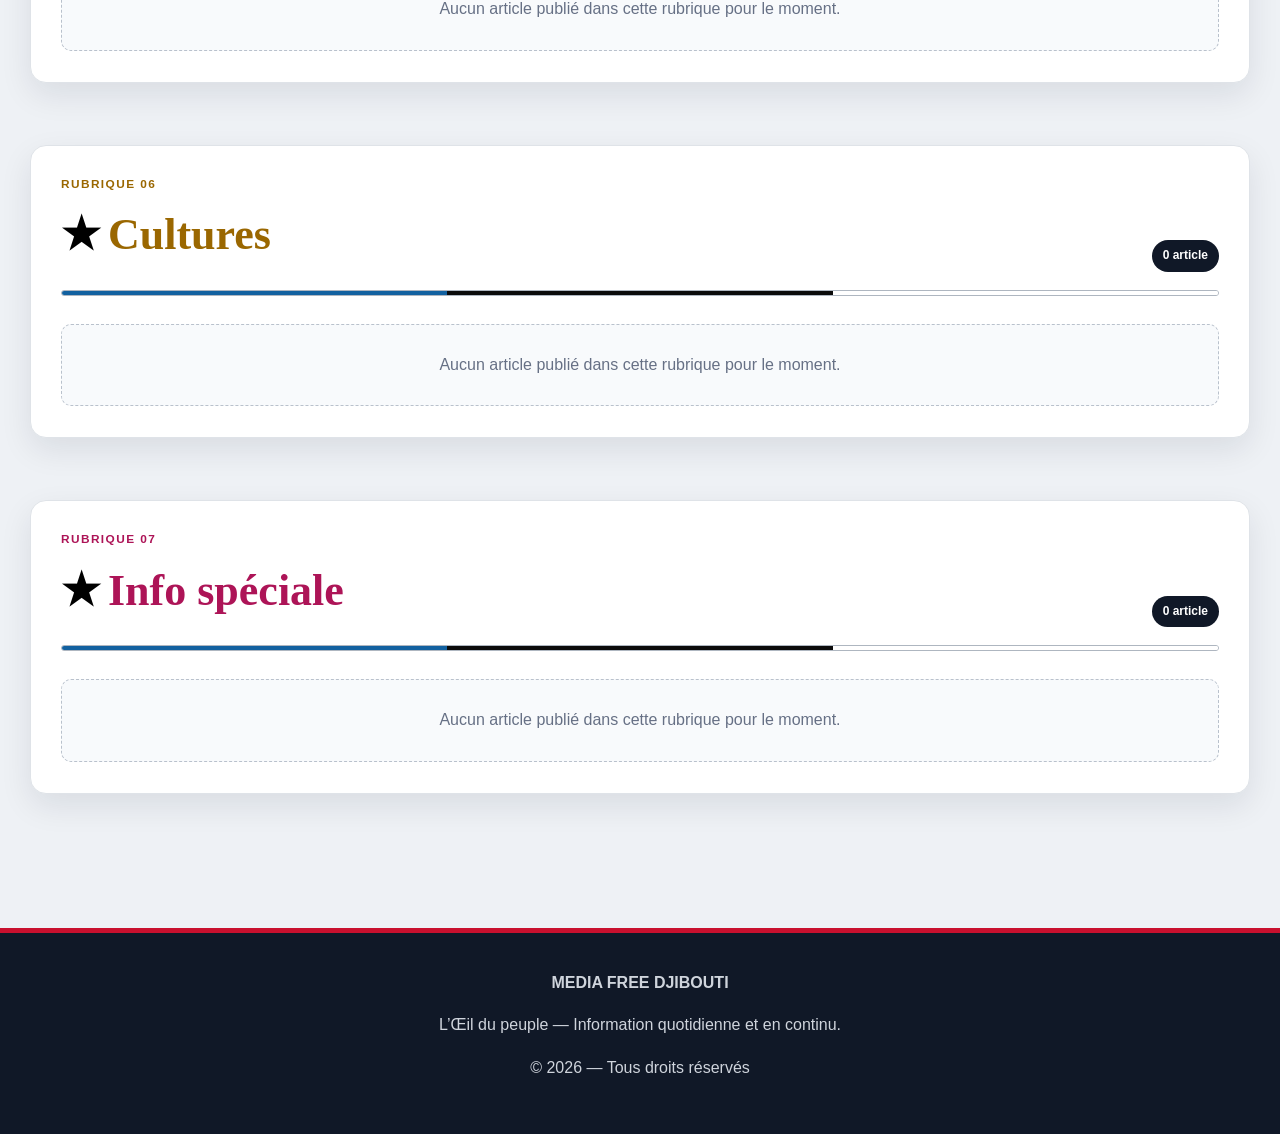
==== commit 5173fef6: "Commit directly to the main branch" ====
--- a/index.html.html
+++ b/index.html.html
@@ -3,1374 +3,560 @@
 <head>
   <meta charset="UTF-8">
   <meta name="viewport" content="width=device-width, initial-scale=1.0">
-
-  <meta
-    name="description"
-    content="Media Free Djibouti : actualités internationales, politique, santé, sports, reportages, cultures et informations spéciales."
-  >
-
+  <meta name="description" content="Media Free Djibouti : actualités internationales, politique, santé, sports, reportages, cultures et informations spéciales.">
   <title>MEDIA FREE DJIBOUTI — L’Œil du peuple</title>
+
   <style>
-:root {
-  --navy: #101827;
-  --navy-light: #1b2940;
-  --red: #c8102e;
-  --red-dark: #910d22;
-  --blue: #1261a0;
-  --paper: #ffffff;
-  --background: #eef1f5;
-  --text: #202939;
-  --muted: #667085;
-  --border: #dfe3e8;
-  --shadow: 0 12px 32px rgba(16, 24, 39, 0.09);
-  --max-width: 1220px;
-}
-
-* {
-  box-sizing: border-box;
-}
-
-html {
-  scroll-behavior: smooth;
-}
-
-body {
-  margin: 0;
-  background: var(--background);
-  color: var(--text);
-  font-family: Arial, Helvetica, sans-serif;
-  line-height: 1.65;
-}
-
-a {
-  color: inherit;
-}
-
-img {
-  display: block;
-  max-width: 100%;
-}
-
-button,
-input {
-  font: inherit;
-}
-
-.visually-hidden {
-  position: absolute !important;
-  width: 1px;
-  height: 1px;
-  padding: 0;
-  margin: -1px;
-  overflow: hidden;
-  clip: rect(0, 0, 0, 0);
-  white-space: nowrap;
-  border: 0;
-}
-
-/* En-tête */
-
-.site-header {
-  position: relative;
-  z-index: 20;
-  background: var(--navy);
-  color: #ffffff;
-  border-bottom: 5px solid var(--red);
-}
-
-.brand-area {
-  width: min(var(--max-width), calc(100% - 32px));
-  margin: auto;
-  padding: 30px 0 24px;
-  text-align: center;
-}
-
-.brand {
-  display: inline-flex;
-  flex-direction: column;
-  gap: 3px;
-  color: #ffffff;
-  text-decoration: none;
-}
-
-.brand-main {
-  font-size: clamp(2rem, 5vw, 3.15rem);
-  font-weight: 900;
-  letter-spacing: 0.045em;
-  line-height: 1;
-}
-
-.brand-tagline {
-  color: #f4c6cf;
-  font-size: 1rem;
-  font-weight: 800;
-  letter-spacing: 0.16em;
-  text-transform: uppercase;
-}
-
-.site-description {
-  margin: 13px 0 0;
-  color: #d0d5dd;
-}
-
-.main-navigation {
-  background: var(--navy-light);
-  border-top: 1px solid rgba(255, 255, 255, 0.12);
-}
-
-.navigation-list {
-  display: flex;
-  width: min(var(--max-width), 100%);
-  margin: auto;
-  padding: 0 14px;
-  overflow-x: auto;
-  list-style: none;
-  scrollbar-width: thin;
-}
-
-.navigation-list li {
-  flex: 0 0 auto;
-}
-
-.navigation-list a {
-  display: block;
-  padding: 15px 13px;
-  color: #ffffff;
-  font-size: 0.79rem;
-  font-weight: 800;
-  letter-spacing: 0.02em;
-  text-decoration: none;
-  text-transform: uppercase;
-  white-space: nowrap;
-}
-
-.navigation-list a:hover,
-.navigation-list a:focus-visible {
-  background: var(--red);
-}
-
-/* Structure principale */
-
-main {
-  width: min(var(--max-width), calc(100% - 32px));
-  margin: auto;
-  padding: 36px 0 72px;
-}
-
-.eyebrow,
-.section-label {
-  margin: 0 0 5px;
-  color: var(--red);
-  font-size: 0.74rem;
-  font-weight: 900;
-  letter-spacing: 0.12em;
-  text-transform: uppercase;
-}
-
-.search-panel {
-  display: grid;
-  grid-template-columns: minmax(0, 1fr) minmax(280px, 0.65fr);
-  gap: 30px;
-  align-items: center;
-  margin-bottom: 38px;
-  padding: 27px 30px;
-  background: var(--paper);
-  border: 1px solid var(--border);
-  border-radius: 16px;
-  box-shadow: var(--shadow);
-}
-
-.search-panel h1 {
-  margin: 0;
-  color: var(--navy);
-  font-family: Georgia, "Times New Roman", serif;
-  font-size: clamp(1.65rem, 3vw, 2.4rem);
-  line-height: 1.15;
-}
-
-.search-input {
-  width: 100%;
-  padding: 14px 17px;
-  background: #ffffff;
-  border: 2px solid #cbd2da;
-  border-radius: 9px;
-  outline: none;
-}
-
-.search-input:focus {
-  border-color: var(--red);
-  box-shadow: 0 0 0 4px rgba(200, 16, 46, 0.12);
-}
-
-/* À la une */
-
-.featured-section {
-  margin-bottom: 58px;
-  padding: 30px;
-  background: #ffffff;
-  border: 1px solid var(--border);
-  border-top: 7px solid var(--red);
-  border-radius: 16px;
-  box-shadow: var(--shadow);
-}
-
-.featured-section[hidden] {
-  display: none;
-}
-
-.featured-heading {
-  display: flex;
-  justify-content: space-between;
-  gap: 22px;
-  align-items: end;
-  margin-bottom: 25px;
-}
-
-.featured-heading h2 {
-  margin: 0;
-  color: var(--red);
-  font-family: Georgia, "Times New Roman", serif;
-  font-size: clamp(2rem, 4vw, 3rem);
-}
-
-.black-star {
-  color: #000000;
-  margin-right: 7px;
-}
-
-.featured-rule {
-  max-width: 420px;
-  margin: 0;
-  color: var(--muted);
-  font-size: 0.9rem;
-  text-align: right;
-}
-
-.featured-grid {
-  display: grid;
-  grid-template-columns: repeat(2, minmax(0, 1fr));
-  gap: 22px;
-}
-
-.featured-card {
-  overflow: hidden;
-  background: linear-gradient(145deg, #ffffff, #f8fafc);
-  border: 1px solid #d9dee5;
-  border-radius: 13px;
-}
-
-.featured-visual {
-  position: relative;
-  min-height: 190px;
-  display: flex;
-  align-items: end;
-  padding: 22px;
-  background:
-    linear-gradient(135deg, rgba(16, 24, 39, 0.96), rgba(200, 16, 46, 0.88)),
-    radial-gradient(circle at top right, #8db9da, transparent 48%);
-  color: #ffffff;
-}
-
-.featured-card.has-image .featured-visual {
-  background-position: center;
-  background-size: cover;
-}
-
-.live-badge {
-  position: absolute;
-  top: 15px;
-  left: 15px;
-  padding: 7px 10px;
-  background: #ffcc33;
-  color: #111827;
-  border-radius: 999px;
-  font-size: 0.7rem;
-  font-weight: 900;
-  letter-spacing: 0.08em;
-  text-transform: uppercase;
-}
-
-.countdown {
-  position: absolute;
-  top: 15px;
-  right: 15px;
-  padding: 7px 10px;
-  background: rgba(0, 0, 0, 0.74);
-  color: #ffffff;
-  border-radius: 6px;
-  font-size: 0.76rem;
-  font-weight: 800;
-}
-
-.featured-visual strong {
-  max-width: 80%;
-  font-size: clamp(1.35rem, 2.5vw, 2.2rem);
-  line-height: 1.12;
-}
-
-.featured-body {
-  padding: 22px;
-}
-
-.featured-category {
-  margin: 0 0 9px;
-  color: var(--red);
-  font-size: 0.75rem;
-  font-weight: 900;
-  letter-spacing: 0.08em;
-  text-transform: uppercase;
-}
-
-.featured-body h3 {
-  margin: 0 0 12px;
-  color: var(--navy);
-  font-family: Georgia, "Times New Roman", serif;
-  font-size: 1.55rem;
-  line-height: 1.25;
-}
-
-.featured-body p {
-  margin: 0 0 17px;
-  color: #4b5565;
-}
-
-.featured-meta {
-  margin-bottom: 17px;
-  color: var(--muted);
-  font-size: 0.83rem;
-}
-
-/* Rubriques */
-
-.news-section {
-  --category-color: var(--blue);
-  margin-bottom: 62px;
-  padding: 29px 30px 31px;
-  background: var(--paper);
-  border: 1px solid var(--border);
-  border-radius: 16px;
-  box-shadow: var(--shadow);
-  scroll-margin-top: 20px;
-}
-
-.section-header {
-  display: flex;
-  justify-content: space-between;
-  align-items: end;
-  gap: 20px;
-}
-
-.section-header h2 {
-  margin: 0;
-  color: var(--category-color);
-  font-family: Georgia, "Times New Roman", serif;
-  font-size: clamp(1.9rem, 4vw, 2.75rem);
-  line-height: 1.05;
-}
-
-.section-label {
-  color: var(--category-color);
-}
-
-.article-count {
-  padding: 6px 11px;
-  background: var(--navy);
-  color: #ffffff;
-  border-radius: 999px;
-  font-size: 0.75rem;
-  font-weight: 800;
-}
-
-.tricolor-rule,
-.article-separator {
-  display: grid;
-  grid-template-columns: 1fr 1fr 1fr;
-  height: 6px;
-  overflow: hidden;
-  border: 1px solid #aeb6c0;
-  border-radius: 999px;
-}
-
-.tricolor-rule {
-  margin: 18px 0 28px;
-}
-
-.tricolor-rule span:nth-child(1),
-.article-separator span:nth-child(1) {
-  background: #1261a0;
-}
-
-.tricolor-rule span:nth-child(2),
-.article-separator span:nth-child(2) {
-  background: #0b0b0b;
-}
-
-.tricolor-rule span:nth-child(3),
-.article-separator span:nth-child(3) {
-  background: #ffffff;
-}
-
-.article-separator {
-  width: 100%;
-  height: 5px;
-  margin: 27px 0;
-}
-
-.category-articles {
-  display: flex;
-  flex-direction: column;
-}
-
-.article-card {
-  display: grid;
-  grid-template-columns: minmax(220px, 0.36fr) minmax(0, 1fr);
-  min-height: 230px;
-  overflow: hidden;
-  background: #ffffff;
-  border: 1px solid #e1e5eb;
-  border-radius: 13px;
-  box-shadow: 0 8px 22px rgba(16, 24, 39, 0.07);
-  transition: transform 0.2s ease, box-shadow 0.2s ease;
-}
-
-.article-card:hover {
-  transform: translateY(-3px);
-  box-shadow: 0 14px 29px rgba(16, 24, 39, 0.12);
-}
-
-.article-visual {
-  position: relative;
-  display: flex;
-  align-items: end;
-  min-height: 230px;
-  padding: 21px;
-  background:
-    linear-gradient(145deg, var(--navy), color-mix(in srgb, var(--category-color), #ffffff 12%));
-  color: #ffffff;
-  background-position: center;
-  background-size: cover;
-}
-
-.article-number {
-  position: absolute;
-  top: 15px;
-  left: 15px;
-  padding: 6px 10px;
-  background: #ffffff;
-  color: #111827;
-  border-radius: 999px;
-  font-size: 0.72rem;
-  font-weight: 900;
-  letter-spacing: 0.07em;
-}
-
-.article-visual-label {
-  font-size: 1.45rem;
-  font-weight: 900;
-  line-height: 1.12;
-}
-
-.article-content {
-  display: flex;
-  flex-direction: column;
-  padding: 25px 27px;
-}
-
-.article-category {
-  margin: 0 0 7px;
-  color: var(--category-color);
-  font-size: 0.74rem;
-  font-weight: 900;
-  letter-spacing: 0.09em;
-  text-transform: uppercase;
-}
-
-.article-title {
-  margin: 0 0 12px;
-  color: var(--navy);
-  font-family: Georgia, "Times New Roman", serif;
-  font-size: clamp(1.45rem, 2.6vw, 2.05rem);
-  line-height: 1.22;
-}
-
-.article-title a {
-  color: inherit;
-  text-decoration: none;
-}
-
-.article-title a:hover {
-  color: var(--category-color);
-  text-decoration: underline;
-  text-decoration-thickness: 2px;
-  text-underline-offset: 5px;
-}
-
-.article-summary {
-  flex: 1;
-  margin: 0 0 17px;
-  color: #4b5565;
-}
-
-.article-date {
-  margin-bottom: 17px;
-  color: var(--muted);
-  font-size: 0.83rem;
-}
-
-.read-button {
-  display: inline-flex;
-  align-self: flex-start;
-  gap: 9px;
-  align-items: center;
-  padding: 10px 16px;
-  background: var(--category-color, var(--red));
-  color: #ffffff;
-  border-radius: 7px;
-  font-weight: 800;
-  text-decoration: none;
-}
-
-.read-button:hover {
-  filter: brightness(0.85);
-}
-
-.empty-section,
-.no-results {
-  padding: 27px;
-  background: #f8fafc;
-  border: 1px dashed #b9c1cc;
-  border-radius: 10px;
-  color: var(--muted);
-  text-align: center;
-}
-
-/* Pages complètes des articles */
-
-.article-page {
-  background: #eef1f5;
-}
-
-.article-page .article-site-header {
-  background: var(--navy);
-  color: #ffffff;
-  border-bottom: 5px solid var(--article-color, var(--red));
-}
-
-.article-page .article-header-inner {
-  width: min(1060px, calc(100% - 32px));
-  margin: auto;
-  padding: 22px 0;
-  display: flex;
-  justify-content: space-between;
-  align-items: center;
-  gap: 20px;
-}
-
-.article-page .article-brand {
-  color: #ffffff;
-  font-size: 1.25rem;
-  font-weight: 900;
-  letter-spacing: 0.04em;
-  text-decoration: none;
-}
-
-.article-page .home-link {
-  color: #ffffff;
-  font-weight: 800;
-  text-decoration: none;
-}
-
-.article-page main {
-  width: min(980px, calc(100% - 30px));
-  padding: 38px 0 64px;
-}
-
-.full-article {
-  overflow: hidden;
-  background: #ffffff;
-  border: 1px solid var(--border);
-  border-radius: 16px;
-  box-shadow: var(--shadow);
-}
-
-.article-hero {
-  padding: clamp(28px, 6vw, 62px);
-  background:
-    linear-gradient(135deg, color-mix(in srgb, var(--article-color, var(--red)), #111827 18%), #111827);
-  color: #ffffff;
-}
-
-.breadcrumb {
-  margin: 0 0 18px;
-  color: #e4e7ec;
-  font-size: 0.86rem;
-}
-
-.article-kicker {
-  display: inline-block;
-  margin-bottom: 15px;
-  padding: 6px 10px;
-  background: #ffffff;
-  color: var(--article-color, var(--red));
-  border-radius: 999px;
-  font-size: 0.74rem;
-  font-weight: 900;
-  letter-spacing: 0.09em;
-  text-transform: uppercase;
-}
-
-.article-hero h1 {
-  max-width: 880px;
-  margin: 0 0 19px;
-  font-family: Georgia, "Times New Roman", serif;
-  font-size: clamp(2rem, 5vw, 3.65rem);
-  line-height: 1.08;
-}
-
-.article-deck {
-  max-width: 830px;
-  margin: 0;
-  color: #f1f3f5;
-  font-size: clamp(1.05rem, 2vw, 1.3rem);
-}
-
-.article-publication {
-  margin: 22px 0 0;
-  color: #d8dde5;
-  font-size: 0.9rem;
-}
-
-.article-body {
-  padding: clamp(25px, 6vw, 58px);
-}
-
-.article-body p {
-  margin: 0 0 21px;
-  font-size: 1.07rem;
-}
-
-.article-body h2,
-.article-body h3 {
-  margin: 40px 0 15px;
-  padding-bottom: 8px;
-  color: var(--article-color, var(--red));
-  font-family: Georgia, "Times New Roman", serif;
-  line-height: 1.2;
-  border-bottom: 2px solid #e4e7ec;
-}
-
-.article-body h2 {
-  font-size: 1.75rem;
-}
-
-.article-body h3 {
-  font-size: 1.5rem;
-}
-
-.article-note {
-  margin: 30px 0;
-  padding: 18px 20px;
-  background: #fff7e6;
-  border-left: 5px solid #d68a00;
-}
-
-.article-return {
-  display: inline-flex;
-  margin-top: 22px;
-  padding: 11px 17px;
-  background: var(--article-color, var(--red));
-  color: #ffffff;
-  border-radius: 7px;
-  font-weight: 800;
-  text-decoration: none;
-}
-
-/* Pied de page */
-
-.site-footer {
-  padding: 37px 20px;
-  background: var(--navy);
-  color: #cfd4dc;
-  text-align: center;
-  border-top: 5px solid var(--red);
-}
-
-.site-footer strong {
-  color: #ffffff;
-  font-size: 1.1rem;
-}
-
-.site-footer p {
-  margin: 6px 0;
-}
-
-.noscript-message {
-  margin: 20px;
-  padding: 15px;
-  background: #fff3cd;
-  border: 1px solid #f0d58c;
-}
-
-/* Responsive */
-
-@media (max-width: 850px) {
-  .search-panel {
-    grid-template-columns: 1fr;
-  }
-
-  .featured-grid {
-    grid-template-columns: 1fr;
-  }
-
-  .article-card {
-    grid-template-columns: 1fr;
-  }
-
-  .article-visual {
-    min-height: 190px;
-  }
-}
-
-@media (max-width: 650px) {
-  main {
-    width: min(100% - 18px, var(--max-width));
-    padding-top: 20px;
-  }
-
-  .brand-area {
-    width: min(100% - 20px, var(--max-width));
-  }
-
-  .brand-main {
-    font-size: 1.75rem;
-  }
-
-  .search-panel,
-  .featured-section,
-  .news-section {
-    padding: 20px;
-    border-radius: 12px;
-  }
-
-  .featured-heading,
-  .section-header {
-    align-items: flex-start;
-    flex-direction: column;
-  }
-
-  .featured-rule {
-    text-align: left;
-  }
-
-  .article-content {
-    padding: 21px;
-  }
-
-  .article-page .article-header-inner {
-    align-items: flex-start;
-    flex-direction: column;
-  }
-
-  .article-body {
-    padding: 24px 21px;
-  }
-}
-
+    :root {
+      --navy:#101827;
+      --navy-light:#1b2940;
+      --red:#c8102e;
+      --paper:#fff;
+      --background:#eef1f5;
+      --text:#202939;
+      --muted:#667085;
+      --border:#dfe3e8;
+      --shadow:0 12px 32px rgba(16,24,39,.09);
+      --max-width:1220px;
+    }
+
+    * { box-sizing:border-box; }
+    html { scroll-behavior:smooth; }
+    body {
+      margin:0;
+      background:var(--background);
+      color:var(--text);
+      font-family:Arial,Helvetica,sans-serif;
+      line-height:1.65;
+    }
+    a { color:inherit; }
+    button,input { font:inherit; }
+    [hidden] { display:none !important; }
+
+    .site-header {
+      background:var(--navy);
+      color:#fff;
+      border-bottom:5px solid var(--red);
+    }
+    .brand-area {
+      width:min(var(--max-width),calc(100% - 32px));
+      margin:auto;
+      padding:30px 0 24px;
+      text-align:center;
+    }
+    .brand {
+      display:inline-flex;
+      flex-direction:column;
+      color:#fff;
+      text-decoration:none;
+    }
+    .brand-main {
+      font-size:clamp(2rem,5vw,3.15rem);
+      font-weight:900;
+      letter-spacing:.045em;
+      line-height:1;
+    }
+    .brand-tagline {
+      margin-top:7px;
+      color:#f4c6cf;
+      font-weight:800;
+      letter-spacing:.16em;
+      text-transform:uppercase;
+    }
+    .site-description { margin:15px 0 0;color:#d0d5dd; }
+    .main-navigation { background:var(--navy-light); }
+    .navigation-list {
+      display:flex;
+      width:min(var(--max-width),100%);
+      margin:auto;
+      padding:0 14px;
+      overflow-x:auto;
+      list-style:none;
+    }
+    .navigation-list li { flex:0 0 auto; }
+    .navigation-list a {
+      display:block;
+      padding:15px 13px;
+      color:#fff;
+      font-size:.79rem;
+      font-weight:800;
+      text-decoration:none;
+      text-transform:uppercase;
+      white-space:nowrap;
+    }
+    .navigation-list a:hover { background:var(--red); }
+
+    main {
+      width:min(var(--max-width),calc(100% - 32px));
+      margin:auto;
+      padding:36px 0 72px;
+    }
+    .eyebrow,.section-label {
+      margin:0 0 5px;
+      color:var(--red);
+      font-size:.74rem;
+      font-weight:900;
+      letter-spacing:.12em;
+      text-transform:uppercase;
+    }
+    .search-panel {
+      display:grid;
+      grid-template-columns:minmax(0,1fr) minmax(280px,.65fr);
+      gap:30px;
+      align-items:center;
+      margin-bottom:38px;
+      padding:27px 30px;
+      background:#fff;
+      border:1px solid var(--border);
+      border-radius:16px;
+      box-shadow:var(--shadow);
+    }
+    .search-panel h1 {
+      margin:0;
+      color:var(--navy);
+      font-family:Georgia,"Times New Roman",serif;
+      font-size:clamp(1.65rem,3vw,2.4rem);
+    }
+    .search-input {
+      width:100%;
+      padding:14px 17px;
+      border:2px solid #cbd2da;
+      border-radius:9px;
+      outline:none;
+    }
+    .search-input:focus {
+      border-color:var(--red);
+      box-shadow:0 0 0 4px rgba(200,16,46,.12);
+    }
+
+    .featured-section {
+      margin-bottom:58px;
+      padding:30px;
+      background:#fff;
+      border:1px solid var(--border);
+      border-top:7px solid var(--red);
+      border-radius:16px;
+      box-shadow:var(--shadow);
+    }
+    .featured-heading {
+      display:flex;
+      justify-content:space-between;
+      gap:22px;
+      align-items:end;
+      margin-bottom:25px;
+    }
+    .featured-heading h2 {
+      margin:0;
+      color:var(--red);
+      font-family:Georgia,"Times New Roman",serif;
+      font-size:clamp(2rem,4vw,3rem);
+    }
+    .black-star { color:#000;margin-right:8px; }
+    .featured-rule {
+      max-width:430px;
+      margin:0;
+      color:var(--muted);
+      text-align:right;
+    }
+    .featured-grid {
+      display:grid;
+      grid-template-columns:repeat(2,minmax(0,1fr));
+      gap:22px;
+    }
+    .featured-card {
+      overflow:hidden;
+      border:1px solid #d9dee5;
+      border-radius:13px;
+      background:#fff;
+    }
+    .featured-visual {
+      position:relative;
+      min-height:190px;
+      display:flex;
+      align-items:end;
+      padding:22px;
+      background:linear-gradient(135deg,#101827,#c8102e);
+      color:#fff;
+    }
+    .featured-visual strong {
+      max-width:82%;
+      font-size:clamp(1.35rem,2.5vw,2.2rem);
+      line-height:1.12;
+    }
+    .live-badge,.countdown {
+      position:absolute;
+      top:15px;
+      padding:7px 10px;
+      border-radius:7px;
+      font-size:.72rem;
+      font-weight:900;
+    }
+    .live-badge { left:15px;background:#ffcc33;color:#111827; }
+    .countdown { right:15px;background:rgba(0,0,0,.76);color:#fff; }
+    .featured-body { padding:22px; }
+    .featured-category {
+      margin:0 0 8px;
+      color:var(--red);
+      font-size:.75rem;
+      font-weight:900;
+      text-transform:uppercase;
+    }
+    .featured-body h3 {
+      margin:0 0 12px;
+      color:var(--navy);
+      font-family:Georgia,"Times New Roman",serif;
+      font-size:1.55rem;
+    }
+
+    .news-section {
+      --category-color:#1261a0;
+      margin-bottom:62px;
+      padding:29px 30px 31px;
+      background:#fff;
+      border:1px solid var(--border);
+      border-radius:16px;
+      box-shadow:var(--shadow);
+      scroll-margin-top:20px;
+    }
+    .section-header {
+      display:flex;
+      justify-content:space-between;
+      align-items:end;
+      gap:20px;
+    }
+    .section-header h2 {
+      margin:0;
+      color:var(--category-color);
+      font-family:Georgia,"Times New Roman",serif;
+      font-size:clamp(1.9rem,4vw,2.75rem);
+    }
+    .section-label { color:var(--category-color); }
+    .article-count {
+      padding:6px 11px;
+      background:var(--navy);
+      color:#fff;
+      border-radius:999px;
+      font-size:.75rem;
+      font-weight:800;
+    }
+    .tricolor-rule,.article-separator {
+      display:grid;
+      grid-template-columns:1fr 1fr 1fr;
+      height:6px;
+      overflow:hidden;
+      border:1px solid #aeb6c0;
+      border-radius:999px;
+    }
+    .tricolor-rule { margin:18px 0 28px; }
+    .article-separator { margin:27px 0;height:5px; }
+    .tricolor-rule span:nth-child(1),.article-separator span:nth-child(1) { background:#1261a0; }
+    .tricolor-rule span:nth-child(2),.article-separator span:nth-child(2) { background:#0b0b0b; }
+    .tricolor-rule span:nth-child(3),.article-separator span:nth-child(3) { background:#fff; }
+
+    .article-card {
+      display:grid;
+      grid-template-columns:minmax(220px,.36fr) minmax(0,1fr);
+      min-height:230px;
+      overflow:hidden;
+      background:#fff;
+      border:1px solid #e1e5eb;
+      border-radius:13px;
+      box-shadow:0 8px 22px rgba(16,24,39,.07);
+    }
+    .article-visual {
+      position:relative;
+      display:flex;
+      align-items:end;
+      min-height:230px;
+      padding:21px;
+      background:linear-gradient(145deg,#101827,var(--category-color));
+      color:#fff;
+      text-decoration:none;
+    }
+    .article-number {
+      position:absolute;
+      top:15px;
+      left:15px;
+      padding:6px 10px;
+      background:#fff;
+      color:#111827;
+      border-radius:999px;
+      font-size:.72rem;
+      font-weight:900;
+    }
+    .article-visual-label { font-size:1.45rem;font-weight:900; }
+    .article-content {
+      display:flex;
+      flex-direction:column;
+      padding:25px 27px;
+    }
+    .article-category {
+      margin:0 0 7px;
+      color:var(--category-color);
+      font-size:.74rem;
+      font-weight:900;
+      text-transform:uppercase;
+    }
+    .article-title {
+      margin:0 0 12px;
+      color:var(--navy);
+      font-family:Georgia,"Times New Roman",serif;
+      font-size:clamp(1.45rem,2.6vw,2.05rem);
+      line-height:1.22;
+    }
+    .article-title a { text-decoration:none; }
+    .article-summary { flex:1;margin:0 0 17px;color:#4b5565; }
+    .article-date { margin-bottom:17px;color:var(--muted);font-size:.83rem; }
+    .read-button {
+      display:inline-flex;
+      align-self:flex-start;
+      padding:10px 16px;
+      background:var(--category-color,var(--red));
+      color:#fff;
+      border:0;
+      border-radius:7px;
+      font-weight:800;
+      text-decoration:none;
+      cursor:pointer;
+    }
+    .empty-section {
+      padding:27px;
+      background:#f8fafc;
+      border:1px dashed #b9c1cc;
+      border-radius:10px;
+      color:var(--muted);
+      text-align:center;
+    }
+
+    .reader {
+      width:min(980px,calc(100% - 30px));
+      margin:38px auto 70px;
+    }
+    .reader-card {
+      overflow:hidden;
+      background:#fff;
+      border:1px solid var(--border);
+      border-radius:16px;
+      box-shadow:var(--shadow);
+    }
+    .reader-hero {
+      padding:clamp(28px,6vw,62px);
+      background:linear-gradient(135deg,var(--reader-color),#111827);
+      color:#fff;
+    }
+    .reader-kicker {
+      display:inline-block;
+      padding:6px 10px;
+      background:#fff;
+      color:var(--reader-color);
+      border-radius:999px;
+      font-size:.74rem;
+      font-weight:900;
+      text-transform:uppercase;
+    }
+    .reader-hero h1 {
+      margin:18px 0;
+      font-family:Georgia,"Times New Roman",serif;
+      font-size:clamp(2rem,5vw,3.65rem);
+      line-height:1.08;
+    }
+    .reader-deck { max-width:830px;font-size:1.15rem;color:#f1f3f5; }
+    .reader-date { color:#d8dde5; }
+    .reader-body { padding:clamp(25px,6vw,58px); }
+    .reader-body p { margin:0 0 21px;font-size:1.07rem; }
+    .reader-body h2,.reader-body h3 {
+      margin:40px 0 15px;
+      padding-bottom:8px;
+      color:var(--reader-color);
+      font-family:Georgia,"Times New Roman",serif;
+      border-bottom:2px solid #e4e7ec;
+    }
+    .article-note {
+      margin:30px 0;
+      padding:18px 20px;
+      background:#fff7e6;
+      border-left:5px solid #d68a00;
+    }
+    .back-button {
+      display:inline-block;
+      margin-bottom:20px;
+      padding:11px 17px;
+      background:var(--navy);
+      color:#fff;
+      border-radius:7px;
+      font-weight:800;
+      text-decoration:none;
+    }
+    .site-footer {
+      padding:37px 20px;
+      background:var(--navy);
+      color:#cfd4dc;
+      text-align:center;
+      border-top:5px solid var(--red);
+    }
+
+    @media(max-width:850px) {
+      .search-panel,.article-card { grid-template-columns:1fr; }
+      .featured-grid { grid-template-columns:1fr; }
+      .article-visual { min-height:190px; }
+    }
+    @media(max-width:650px) {
+      main { width:min(100% - 18px,var(--max-width));padding-top:20px; }
+      .search-panel,.featured-section,.news-section { padding:20px; }
+      .featured-heading,.section-header { align-items:flex-start;flex-direction:column; }
+      .featured-rule { text-align:left; }
+      .article-content { padding:21px; }
+    }
   </style>
-  <script defer>
-"use strict";
-
-/*
-  ================================================================
-  LISTE CENTRALE DES ARTICLES
-  ================================================================
-
-  Pour publier un article :
-  1. Créez sa page HTML dans le bon dossier articles/...
-  2. Copiez un objet de la liste ARTICLES.
-  3. Modifiez id, number, title, summary, category, publishedAt et link.
-  4. Utilisez une date ISO complète :
-     2026-06-28T10:30:00+02:00
-
-  Les catégories autorisées sont :
-  international, politique, sante, sports,
-  reportage, cultures, info-speciale
-
-  Un article reste automatiquement « À la une » pendant 24 heures
-  après la date et l'heure définies dans publishedAt.
-*/
-
-const ARTICLES = [
-  {
-    id: "international-art1",
-    number: "ART 1",
-    title: "Venezuela : le bilan du double séisme dépasse 1 400 morts",
-    summary:
-      "Les séismes de magnitude 7,2 et 7,5 ont dévasté le nord du Venezuela, particulièrement l’État de La Guaira. Les opérations de secours se poursuivent alors que des dizaines de milliers de personnes restent portées disparues.",
-    category: "international",
-    categoryName: "Actualités internationales",
-    publishedAt: "2026-06-28T10:30:00+02:00",
-    link: "articles/international/venezuela-seismes-la-guaira.html",
-    image: ""
-  },
-  {
-    id: "politique-art1",
-    number: "ART 1",
-    title: "Éthiopie : Abiy Ahmed consolide son pouvoir après une large victoire",
-    summary:
-      "Le Parti de la Prospérité conserve une large majorité parlementaire, tandis que le pays reste confronté à d’importants défis politiques, économiques et sécuritaires.",
-    category: "politique",
-    categoryName: "Politique",
-    publishedAt: "2026-06-24T14:15:00+02:00",
-    link: "articles/politique/ethiopie-abiy-ahmed.html",
-    image: ""
-  },
-  {
-    id: "sante-art2",
-    number: "ART 2",
-    title: "Kenya : suspension d’un centre de quarantaine lié à Ebola",
-    summary:
-      "Le gouvernement kényan a suspendu l’ouverture d’un centre de quarantaine installé sur la base aérienne de Laikipia, dans l’attente d’une nouvelle décision de justice.",
-    category: "sante",
-    categoryName: "Santé",
-    publishedAt: "2026-06-24T12:00:00+02:00",
-    link: "articles/sante/kenya-centre-quarantaine-ebola.html",
-    image: ""
-  },
-  {
-    id: "sante-art1",
-    number: "ART 1",
-    title: "Ebola : une mobilisation africaine tardive face à l’urgence sanitaire",
-    summary:
-      "Une analyse critique de la rapidité de la réponse politique et sanitaire africaine, ainsi que des moyens concrets annoncés pour prévenir la propagation de l’épidémie.",
-    category: "sante",
-    categoryName: "Santé",
-    publishedAt: "2026-06-24T09:00:00+02:00",
-    link: "articles/sante/ebola-mobilisation-africaine.html",
-    image: ""
-  }
-];
-
-const CATEGORY_COLORS = {
-  international: "#1261a0",
-  politique: "#b42318",
-  sante: "#087f5b",
-  sports: "#d97706",
-  reportage: "#6938a6",
-  cultures: "#9a6700",
-  "info-speciale": "#ad1457"
-};
-
-const FEATURED_DURATION_MS = 24 * 60 * 60 * 1000;
-const searchInput = document.getElementById("article-search");
-const featuredSection = document.getElementById("a-la-une");
-const featuredContainer = document.getElementById("featured-articles");
-
-let activeSearch = "";
-
-const escapeHtml = (value) => {
-  return String(value)
-    .replaceAll("&", "&amp;")
-    .replaceAll("<", "&lt;")
-    .replaceAll(">", "&gt;")
-    .replaceAll('"', "&quot;")
-    .replaceAll("'", "&#039;");
-};
-
-const parsePublishedAt = (article) => new Date(article.publishedAt);
-
-const formatPublication = (publishedAt) => {
-  const date = new Date(publishedAt);
-
-  return new Intl.DateTimeFormat("fr-FR", {
-    dateStyle: "long",
-    timeStyle: "short"
-  }).format(date);
-};
-
-const getRemainingMs = (article, now = new Date()) => {
-  const publicationTime = parsePublishedAt(article).getTime();
-  const elapsed = now.getTime() - publicationTime;
-
-  return FEATURED_DURATION_MS - elapsed;
-};
-
-const isFeatured = (article, now = new Date()) => {
-  const publicationTime = parsePublishedAt(article).getTime();
-  const elapsed = now.getTime() - publicationTime;
-
-  return elapsed >= 0 && elapsed < FEATURED_DURATION_MS;
-};
-
-const formatCountdown = (remainingMs) => {
-  const safeMs = Math.max(0, remainingMs);
-  const totalSeconds = Math.floor(safeMs / 1000);
-  const hours = Math.floor(totalSeconds / 3600);
-  const minutes = Math.floor((totalSeconds % 3600) / 60);
-  const seconds = totalSeconds % 60;
-
-  return `${String(hours).padStart(2, "0")} h ${String(minutes).padStart(2, "0")} min ${String(seconds).padStart(2, "0")} s`;
-};
-
-const articleMatchesSearch = (article, searchValue) => {
-  if (!searchValue) {
-    return true;
-  }
-
-  const searchableText = [
-    article.title,
-    article.summary,
-    article.categoryName,
-    article.number
-  ]
-    .join(" ")
-    .toLowerCase();
-
-  return searchableText.includes(searchValue);
-};
-
-const createBackgroundStyle = (article) => {
-  if (!article.image) {
-    return "";
-  }
-
-  const safeImage = escapeHtml(article.image);
-  return `style="background-image: linear-gradient(135deg, rgba(16,24,39,.78), rgba(16,24,39,.48)), url('${safeImage}');"`;
-};
-
-const createArticleCard = (article) => {
-  const color = CATEGORY_COLORS[article.category] || "#c8102e";
-
-  return `
-    <article
-      id="${escapeHtml(article.id)}"
-      class="article-card"
-      style="--category-color: ${color};"
-    >
-      <a
-        class="article-visual"
-        href="${escapeHtml(article.link)}"
-        ${createBackgroundStyle(article)}
-        aria-label="Lire : ${escapeHtml(article.title)}"
-      >
-        <span class="article-number">${escapeHtml(article.number)}</span>
-        <span class="article-visual-label">${escapeHtml(article.categoryName)}</span>
-      </a>
-
-      <div class="article-content">
-        <p class="article-category">${escapeHtml(article.categoryName)}</p>
-
-        <h3 class="article-title">
-          <a href="${escapeHtml(article.link)}">
-            ${escapeHtml(article.title)}
-          </a>
-        </h3>
-
-        <p class="article-summary">${escapeHtml(article.summary)}</p>
-
-        <time class="article-date" datetime="${escapeHtml(article.publishedAt)}">
-          Publié le ${escapeHtml(formatPublication(article.publishedAt))}
-        </time>
-
-        <a class="read-button" href="${escapeHtml(article.link)}">
-          Lire l’article <span aria-hidden="true">→</span>
+</head>
+
+<body>
+  <div id="home-view">
+    <header class="site-header">
+      <div class="brand-area">
+        <a class="brand" href="#accueil">
+          <span class="brand-main">MEDIA FREE DJIBOUTI</span>
+          <span class="brand-tagline">L’Œil du peuple</span>
         </a>
+        <p class="site-description">Information quotidienne, indépendante et en continu.</p>
       </div>
-    </article>
-  `;
-};
-
-const separatorMarkup = `
-  <div class="article-separator" aria-hidden="true">
-    <span></span><span></span><span></span>
-  </div>
-`;
-
-const createFeaturedCard = (article) => {
-  const remaining = getRemainingMs(article);
-  const hasImage = article.image ? "has-image" : "";
-
-  return `
-    <article class="featured-card ${hasImage}" data-featured-id="${escapeHtml(article.id)}">
-      <a
-        class="featured-visual"
-        href="${escapeHtml(article.link)}"
-        ${createBackgroundStyle(article)}
-      >
-        <span class="live-badge">À la une</span>
-
-        <span
-          class="countdown"
-          data-countdown-for="${escapeHtml(article.id)}"
-        >
-          ${escapeHtml(formatCountdown(remaining))}
-        </span>
-
-        <strong>${escapeHtml(article.title)}</strong>
-      </a>
-
-      <div class="featured-body">
-        <p class="featured-category">
-          ${escapeHtml(article.number)} • ${escapeHtml(article.categoryName)}
-        </p>
-
-        <h3>${escapeHtml(article.title)}</h3>
-
-        <p>${escapeHtml(article.summary)}</p>
-
-        <div class="featured-meta">
-          Publié le ${escapeHtml(formatPublication(article.publishedAt))}
-        </div>
-
-        <a
-          class="read-button"
-          href="${escapeHtml(article.link)}"
-          style="--category-color: ${CATEGORY_COLORS[article.category] || "#c8102e"};"
-        >
-          Lire l’article complet <span aria-hidden="true">→</span>
-        </a>
-      </div>
-    </article>
-  `;
-};
-
-const renderSections = () => {
-  document.querySelectorAll("[data-category]").forEach((container) => {
-    const category = container.dataset.category;
-
-    const categoryArticles = ARTICLES
-      .filter((article) => article.category === category)
-      .filter((article) => articleMatchesSearch(article, activeSearch))
-      .sort((a, b) => parsePublishedAt(b) - parsePublishedAt(a));
-
-    const countElement = document.querySelector(`[data-count="${category}"]`);
-    const articleWord = categoryArticles.length > 1 ? "articles" : "article";
-
-    if (countElement) {
-      countElement.textContent = `${categoryArticles.length} ${articleWord}`;
-    }
-
-    if (categoryArticles.length === 0) {
-      const message = activeSearch
-        ? "Aucun article de cette rubrique ne correspond à votre recherche."
-        : "Aucun article publié dans cette rubrique pour le moment.";
-
-      container.innerHTML = `<div class="empty-section">${message}</div>`;
-      return;
-    }
-
-    container.innerHTML = categoryArticles
-      .map(createArticleCard)
-      .join(separatorMarkup);
-  });
-};
-
-const getCurrentFeaturedArticles = () => {
-  const now = new Date();
-
-  return ARTICLES
-    .filter((article) => articleMatchesSearch(article, activeSearch))
-    .filter((article) => isFeatured(article, now))
-    .sort((a, b) => parsePublishedAt(b) - parsePublishedAt(a));
-};
-
-const renderFeatured = () => {
-  const featuredArticles = getCurrentFeaturedArticles();
-
-  if (featuredArticles.length === 0) {
-    featuredSection.hidden = true;
-    featuredContainer.innerHTML = "";
-    return;
-  }
-
-  featuredSection.hidden = false;
-  featuredContainer.innerHTML = featuredArticles
-    .map(createFeaturedCard)
-    .join("");
-};
-
-const updateCountdowns = () => {
-  const featuredArticles = getCurrentFeaturedArticles();
-  const currentIds = new Set(featuredArticles.map((article) => article.id));
-
-  const renderedCards = [
-    ...featuredContainer.querySelectorAll("[data-featured-id]")
-  ];
-
-  const renderedIds = new Set(
-    renderedCards.map((card) => card.dataset.featuredId)
-  );
-
-  const featuredChanged =
-    currentIds.size !== renderedIds.size ||
-    [...currentIds].some((id) => !renderedIds.has(id));
-
-  if (featuredChanged) {
-    renderFeatured();
-    return;
-  }
-
-  featuredArticles.forEach((article) => {
-    const countdown = featuredContainer.querySelector(
-      `[data-countdown-for="${CSS.escape(article.id)}"]`
-    );
-
-    if (countdown) {
-      countdown.textContent = formatCountdown(getRemainingMs(article));
-    }
-  });
-};
-
-const renderWebsite = () => {
-  renderSections();
-  renderFeatured();
-};
-
-searchInput.addEventListener("input", () => {
-  activeSearch = searchInput.value.trim().toLowerCase();
-  renderWebsite();
-});
-
-renderWebsite();
-window.setInterval(updateCountdowns, 1000);
-
-  </script>
-</head>
-
-<body>
-  <header class="site-header">
-    <div class="brand-area">
-      <a class="brand" href="#accueil" aria-label="Retour à l’accueil">
-        <span class="brand-main">MEDIA FREE DJIBOUTI</span>
-        <span class="brand-tagline">L’Œil du peuple</span>
-      </a>
-
-      <p class="site-description">
-        Information quotidienne, indépendante et en continu.
-      </p>
-    </div>
-
-    <nav class="main-navigation" aria-label="Navigation principale">
-      <ul class="navigation-list">
-        <li><a href="#accueil">Accueil</a></li>
-        <li><a href="#a-la-une">À la une</a></li>
-        <li><a href="#international">International</a></li>
-        <li><a href="#politique">Politique</a></li>
-        <li><a href="#sante">Santé</a></li>
-        <li><a href="#sports">Sports</a></li>
-        <li><a href="#reportage">Reportage</a></li>
-        <li><a href="#cultures">Cultures</a></li>
-        <li><a href="#info-speciale">Info spéciale</a></li>
-      </ul>
-    </nav>
-  </header>
-
-  <main id="accueil">
-    <section class="search-panel" aria-labelledby="search-title">
-      <div>
-        <p class="eyebrow">Archives du média</p>
-        <h1 id="search-title">Rechercher une publication</h1>
-      </div>
-
-      <label class="visually-hidden" for="article-search">
-        Rechercher un article
-      </label>
-
-      <input
-        id="article-search"
-        class="search-input"
-        type="search"
-        placeholder="Exemple : Venezuela, Ebola, Éthiopie…"
-        autocomplete="off"
-      >
-    </section>
-
-    <section id="a-la-une" class="featured-section" aria-labelledby="featured-title">
-      <div class="featured-heading">
+
+      <nav class="main-navigation">
+        <ul class="navigation-list">
+          <li><a href="#accueil">Accueil</a></li>
+          <li><a href="#a-la-une">À la une</a></li>
+          <li><a href="#international">International</a></li>
+          <li><a href="#politique">Politique</a></li>
+          <li><a href="#sante">Santé</a></li>
+          <li><a href="#sports">Sports</a></li>
+          <li><a href="#reportage">Reportage</a></li>
+          <li><a href="#cultures">Cultures</a></li>
+          <li><a href="#info-speciale">Info spéciale</a></li>
+        </ul>
+      </nav>
+    </header>
+
+    <main id="accueil">
+      <section class="search-panel">
         <div>
-          <p class="eyebrow">Informations publiées depuis moins de 24 heures</p>
-          <h2 id="featured-title">
-            <span class="black-star" aria-hidden="true">★</span>
-            À la une
-          </h2>
-        </div>
-
-        <p class="featured-rule">
-          Le chronomètre disparaît automatiquement après 24 heures.
-        </p>
-      </div>
-
-      <div id="featured-articles" class="featured-grid"></div>
-    </section>
-
-    <section
-      id="international"
-      class="news-section"
-      data-section="international"
-      style="--category-color: #1261a0;"
-    >
+          <p class="eyebrow">Archives du média</p>
+          <h1>Rechercher une publication</h1>
+        </div>
+        <input id="article-search" class="search-input" type="search"
+          placeholder="Exemple : Venezuela, Ebola, Éthiopie…">
+      </section>
+
+      <section id="a-la-une" class="featured-section">
+        <div class="featured-heading">
+          <div>
+            <p class="eyebrow">Informations publiées depuis moins de 24 heures</p>
+            <h2><span class="black-star">★</span>À la une</h2>
+          </div>
+          <p class="featured-rule">Le chronomètre disparaît automatiquement après 24 heures.</p>
+        </div>
+        <div id="featured-articles" class="featured-grid"></div>
+      </section>
+
+      
+    <section id="international" class="news-section" style="--category-color:#1261a0;">
       <div class="section-header">
         <div>
           <p class="section-label">Rubrique 01</p>
-          <h2>
-            <span class="black-star" aria-hidden="true">★</span>
-            Actualités internationales
-          </h2>
+          <h2><span class="black-star">★</span>Actualités internationales</h2>
         </div>
         <span class="article-count" data-count="international">0 article</span>
       </div>
-
-      <div class="tricolor-rule" aria-hidden="true">
-        <span></span><span></span><span></span>
-      </div>
-
+      <div class="tricolor-rule"><span></span><span></span><span></span></div>
       <div class="category-articles" data-category="international"></div>
     </section>
-
-    <section
-      id="politique"
-      class="news-section"
-      data-section="politique"
-      style="--category-color: #b42318;"
-    >
+    
+    <section id="politique" class="news-section" style="--category-color:#b42318;">
       <div class="section-header">
         <div>
           <p class="section-label">Rubrique 02</p>
-          <h2>
-            <span class="black-star" aria-hidden="true">★</span>
-            Politique
-          </h2>
+          <h2><span class="black-star">★</span>Politique</h2>
         </div>
         <span class="article-count" data-count="politique">0 article</span>
       </div>
-
-      <div class="tricolor-rule" aria-hidden="true">
-        <span></span><span></span><span></span>
-      </div>
-
+      <div class="tricolor-rule"><span></span><span></span><span></span></div>
       <div class="category-articles" data-category="politique"></div>
     </section>
-
-    <section
-      id="sante"
-      class="news-section"
-      data-section="sante"
-      style="--category-color: #087f5b;"
-    >
+    
+    <section id="sante" class="news-section" style="--category-color:#087f5b;">
       <div class="section-header">
         <div>
           <p class="section-label">Rubrique 03</p>
-          <h2>
-            <span class="black-star" aria-hidden="true">★</span>
-            Santé
-          </h2>
+          <h2><span class="black-star">★</span>Santé</h2>
         </div>
         <span class="article-count" data-count="sante">0 article</span>
       </div>
-
-      <div class="tricolor-rule" aria-hidden="true">
-        <span></span><span></span><span></span>
-      </div>
-
+      <div class="tricolor-rule"><span></span><span></span><span></span></div>
       <div class="category-articles" data-category="sante"></div>
     </section>
-
-    <section
-      id="sports"
-      class="news-section"
-      data-section="sports"
-      style="--category-color: #d97706;"
-    >
+    
+    <section id="sports" class="news-section" style="--category-color:#d97706;">
       <div class="section-header">
         <div>
           <p class="section-label">Rubrique 04</p>
-          <h2>
-            <span class="black-star" aria-hidden="true">★</span>
-            Sports
-          </h2>
+          <h2><span class="black-star">★</span>Sports</h2>
         </div>
         <span class="article-count" data-count="sports">0 article</span>
       </div>
-
-      <div class="tricolor-rule" aria-hidden="true">
-        <span></span><span></span><span></span>
-      </div>
-
+      <div class="tricolor-rule"><span></span><span></span><span></span></div>
       <div class="category-articles" data-category="sports"></div>
     </section>
-
-    <section
-      id="reportage"
-      class="news-section"
-      data-section="reportage"
-      style="--category-color: #6938a6;"
-    >
+    
+    <section id="reportage" class="news-section" style="--category-color:#6938a6;">
       <div class="section-header">
         <div>
           <p class="section-label">Rubrique 05</p>
-          <h2>
-            <span class="black-star" aria-hidden="true">★</span>
-            Reportage
-          </h2>
+          <h2><span class="black-star">★</span>Reportage</h2>
         </div>
         <span class="article-count" data-count="reportage">0 article</span>
       </div>
-
-      <div class="tricolor-rule" aria-hidden="true">
-        <span></span><span></span><span></span>
-      </div>
-
+      <div class="tricolor-rule"><span></span><span></span><span></span></div>
       <div class="category-articles" data-category="reportage"></div>
     </section>
-
-    <section
-      id="cultures"
-      class="news-section"
-      data-section="cultures"
-      style="--category-color: #9a6700;"
-    >
+    
+    <section id="cultures" class="news-section" style="--category-color:#9a6700;">
       <div class="section-header">
         <div>
           <p class="section-label">Rubrique 06</p>
-          <h2>
-            <span class="black-star" aria-hidden="true">★</span>
-            Cultures
-          </h2>
+          <h2><span class="black-star">★</span>Cultures</h2>
         </div>
         <span class="article-count" data-count="cultures">0 article</span>
       </div>
-
-      <div class="tricolor-rule" aria-hidden="true">
-        <span></span><span></span><span></span>
-      </div>
-
+      <div class="tricolor-rule"><span></span><span></span><span></span></div>
       <div class="category-articles" data-category="cultures"></div>
     </section>
-
-    <section
-      id="info-speciale"
-      class="news-section"
-      data-section="info-speciale"
-      style="--category-color: #ad1457;"
-    >
+    
+    <section id="info-speciale" class="news-section" style="--category-color:#ad1457;">
       <div class="section-header">
         <div>
           <p class="section-label">Rubrique 07</p>
-          <h2>
-            <span class="black-star" aria-hidden="true">★</span>
-            Info spéciale
-          </h2>
+          <h2><span class="black-star">★</span>Info spéciale</h2>
         </div>
         <span class="article-count" data-count="info-speciale">0 article</span>
       </div>
-
-      <div class="tricolor-rule" aria-hidden="true">
-        <span></span><span></span><span></span>
-      </div>
-
+      <div class="tricolor-rule"><span></span><span></span><span></span></div>
       <div class="category-articles" data-category="info-speciale"></div>
     </section>
-  </main>
+    
+    </main>
+  </div>
+
+  <section id="reader-view" class="reader" hidden>
+    <a id="reader-back" class="back-button" href="#accueil">← Retour aux rubriques</a>
+    <article class="reader-card" style="--reader-color:#1261a0;">
+      <header class="reader-hero">
+        <span id="reader-kicker" class="reader-kicker"></span>
+        <h1 id="reader-title"></h1>
+        <p id="reader-deck" class="reader-deck"></p>
+        <p id="reader-date" class="reader-date"></p>
+      </header>
+      <div id="reader-body" class="reader-body"></div>
+    </article>
+  </section>
 
   <footer class="site-footer">
     <strong>MEDIA FREE DJIBOUTI</strong>
@@ -1378,10 +564,199 @@
     <p>© 2026 — Tous droits réservés</p>
   </footer>
 
-  <noscript>
-    <p class="noscript-message">
-      Activez JavaScript pour afficher les articles, la recherche et le chronomètre de 24 heures.
-    </p>
-  </noscript>
+  <script>
+    "use strict";
+
+    const ARTICLES = [{"id": "venezuela-seismes", "number": "ART 1", "category": "international", "categoryName": "Actualités internationales", "publishedAt": "2026-06-28T10:30:00+02:00", "color": "#1261a0", "lang": "fr", "title": "Venezuela : le bilan du double séisme dépasse 1 400 morts", "summary": "Les deux puissantes secousses qui ont frappé le nord du Venezuela ont\n          provoqué d’importantes destructions, particulièrement dans l’État de\n          La Guaira. Les opérations de secours se poursuivent.", "body": "<p>\n          Le Venezuela fait face à une catastrophe humanitaire majeure après les\n          deux puissants séismes de magnitude 7,2 et 7,5 qui ont frappé le nord\n          du pays mercredi 24 juin 2026.\n        </p>\n<p>\n          Le bilan provisoire, initialement établi à 164 morts, s’élève désormais\n          à au moins 1 430 décès et 3 238 blessés, selon les chiffres communiqués\n          par les autorités. Des dizaines de milliers de personnes restent\n          portées disparues.\n        </p>\n<h2>La Guaira parmi les zones les plus durement touchées</h2>\n<p>\n          Les secousses ont laissé un paysage de dévastation, avec de nombreux\n          immeubles effondrés à Caracas et dans plusieurs régions du nord du pays.\n          La ville côtière de La Guaira figure parmi les secteurs les plus\n          gravement touchés.\n        </p>\n<p>\n          Les habitants, les familles et les bénévoles réclament davantage de\n          machines spécialisées afin de déplacer les imposants blocs de béton et\n          de découper les structures métalliques qui ralentissent les recherches.\n        </p>\n<h2>Des millions de personnes potentiellement affectées</h2>\n<p>\n          Selon l’Organisation internationale pour les migrations, jusqu’à\n          6,76 millions de personnes pourraient avoir été affectées par la\n          catastrophe, dont près de deux millions dans la région de Caracas.\n        </p>\n<p>\n          Les besoins en soins médicaux, en eau potable, en nourriture, en\n          hébergements temporaires et en équipements de recherche augmentent\n          rapidement dans les zones sinistrées.\n        </p>\n<h2>Des hôpitaux débordés</h2>\n<p>\n          Plusieurs établissements de santé sont soumis à une pression\n          considérable. Des familles disent avoir dû transporter elles-mêmes\n          leurs proches décédés, les services hospitaliers et funéraires étant\n          débordés par l’afflux de victimes.\n        </p>\n<h2>Une nouvelle secousse enregistrée samedi</h2>\n<p>\n          Un nouveau tremblement de terre de magnitude 4,8 a été enregistré\n          samedi. Son épicentre se situait à environ 70 kilomètres à l’ouest de\n          Caracas et à une profondeur estimée à 10 kilomètres.\n        </p>\n<p>\n          La répétition des secousses complique le travail des équipes de secours\n          et augmente les risques autour des bâtiments déjà fragilisés.\n        </p>\n<h2>Un nouveau-né retrouvé vivant</h2>\n<p>\n          Un nouveau-né a été extrait vivant des décombres d’un bâtiment effondré\n          à La Guaira, environ 32 heures après la catastrophe. Ce sauvetage a\n          entretenu l’espoir de retrouver d’autres survivants.\n        </p>\n<div class=\"article-note\">\n<strong>Information évolutive :</strong>\n          les bilans humains et matériels peuvent être révisés à mesure que les\n          équipes de secours accèdent aux secteurs les plus endommagés.\n        </div>"}, {"id": "ethiopie-abiy-ahmed", "number": "ART 1", "category": "politique", "categoryName": "Politique", "publishedAt": "2026-06-24T14:15:00+02:00", "color": "#b42318", "lang": "so", "title": "Itoobiya: Abiy Axmed oo xoojiyey awooddiisa kadib guul weyn oo doorasho", "summary": "Xisbiga Barwaaqo ayaa helay aqlabiyad ballaaran oo baarlamaanka ah,\n          balse dowladda cusub waxay weli wajahaysaa caqabado dhinacyada amniga,\n          dhaqaalaha iyo dib-u-heshiisiinta ah.", "body": "<p>\n          Ra’iisul Wasaaraha Itoobiya, Abiy Axmed, ayaa si weyn ugu guuleystay\n          doorashooyinkii guud ee ugu dambeeyay ee dalka laga qabtay. Xisbigiisa,\n          Xisbiga Barwaaqo, ayaa ku guuleystay 438 kursi oo ka mid ah 501 kursi\n          oo baarlamaanka loo tartamay.\n        </p>\n<p>\n          Natiijadan ayaa xisbiga u xaqiijisay aqlabiyad ballaaran oo u saamaxaysa\n          inuu soo dhiso dowladda cusub, isla markaana uu sii wado barnaamijkiisa\n          siyaasadeed muddo xileed kale.\n        </p>\n<h2>Guul siyaasadeed oo muhiim ah</h2>\n<p>\n          Taageerayaasha dowladda waxay aaminsan yihiin in aqlabiyaddan cusub ay\n          siinayso Abiy Axmed awood siyaasadeed oo uu ku sii wadi karo\n          dib-u-habaynta hay’adaha dowladda, casriyeynta dhaqaalaha iyo\n          mashaariicda horumarinta qaranka.\n        </p>\n<h2>Doorasho ka dhacday jawi siyaasadeed oo cakiran</h2>\n<p>\n          Si kastaba ha ahaatee, doorashadan ayaa ku dhacday jawi aad u cakiran.\n          Gobollo badan oo dalka ka tirsan ayaa wajahaya dhibaatooyin amni,\n          khilaafaad siyaasadeed iyo xiisado bulsho.\n        </p>\n<p>\n          Qaar ka mid ah xisbiyada mucaaradka ayaa ku eedeeyay hanaanka doorashada\n          inuusan ahayn mid si buuxda ugu dhisnaa caddaalad, tartan siman iyo\n          ka-qaybgal siyaasadeed oo loo wada dhan yahay.\n        </p>\n<h2>Caqabadaha horyaalla dowladda cusub</h2>\n<p>\n          Dowladda cusub waxay wajahaysaa caqabado ay ka mid yihiin xoojinta\n          amniga, soo celinta kalsoonida shacabka, dib-u-heshiisiinta bulshada,\n          ilaalinta xuquuqda muwaadiniinta, la dagaallanka sicir-bararka iyo\n          abuurista fursado shaqo oo loogu talagalay dhalinyarada.\n        </p>\n<h2>Gunaanad</h2>\n<p>\n          Guusha doorashada waxay Abiy Axmed siinaysaa awood siyaasadeed oo weyn,\n          balse aqlabiyad baarlamaan keliya ma xallin karto dhibaatooyinka qotada\n          dheer ee Itoobiya. Mustaqbalka dowladda waxaa lagu qiimeyn doonaa\n          awoodda ay u leedahay inay soo celiso nabadda, hagaajiso dhaqaalaha iyo\n          inay dhisto nidaam siyaasadeed oo loo dhan yahay.\n        </p>\n<div class=\"article-note\">\n<strong>Ogeysiiska tifaftirka:</strong>\n          xogta doorashada iyo sheegashooyinka siyaasadeed waa in lagu\n          xaqiijiyaa ilo rasmi ah ka hor daabacaad kasta oo cusub.\n        </div>"}, {"id": "kenya-quarantaine-ebola", "number": "ART 2", "category": "sante", "categoryName": "Santé", "publishedAt": "2026-06-24T12:00:00+02:00", "color": "#087f5b", "lang": "fr", "title": "Kenya : le gouvernement suspend l’ouverture d’un centre de quarantaine lié à Ebola", "summary": "Le projet installé sur la base aérienne de Laikipia suscite une vive\n          contestation. Les autorités ont annoncé l’arrêt des travaux dans\n          l’attente d’une nouvelle décision de justice.", "body": "<p>\n          Le gouvernement kényan a ordonné la suspension de l’ouverture d’un\n          centre de quarantaine construit avec le soutien des États-Unis pour\n          accueillir des personnes potentiellement exposées au virus Ebola.\n        </p>\n<p>\n          Cette décision a été annoncée par le ministre kényan de la Santé,\n          Aden Duale, lors de sa comparution devant la Haute Cour du Kenya.\n        </p>\n<h2>Arrêt immédiat des travaux</h2>\n<p>\n          Le ministre a déclaré avoir ordonné l’arrêt complet et immédiat de tous\n          les travaux de construction, de préparation du site et de mise en\n          service de l’infrastructure.\n        </p>\n<p>\n          La suspension doit rester en vigueur dans l’attente de l’examen du\n          recours déposé contre le projet et d’une nouvelle décision judiciaire.\n        </p>\n<h2>Un centre presque achevé</h2>\n<p>\n          Le centre, installé sur la base aérienne de Laikipia, devait disposer\n          de 50 lits d’isolement. Les travaux étaient présentés comme presque\n          achevés au début du mois de juin.\n        </p>\n<h2>Une inquiétude grandissante</h2>\n<p>\n          De nombreux citoyens redoutent que l’installation n’augmente le risque\n          d’introduction du virus dans le pays. Ils demandent des informations\n          précises sur les personnes susceptibles d’être accueillies, les\n          procédures de transfert et les mesures de protection prévues.\n        </p>\n<p>\n          Les habitants souhaitent également obtenir des garanties concernant la\n          gestion des déchets médicaux, les protocoles d’isolement, les capacités\n          de dépistage et les procédures prévues en cas de contamination.\n        </p>\n<h2>Une question de souveraineté et de transparence</h2>\n<p>\n          Au-delà de la question sanitaire, le projet soulève des interrogations\n          sur les accords encadrant l’infrastructure, la responsabilité de chaque\n          partie et le contrôle exercé par les autorités kényanes.\n        </p>\n<p>\n          Dans une affaire aussi sensible, la protection de la santé publique\n          suppose une communication régulière, le respect des décisions de\n          justice et un contrôle indépendant des installations.\n        </p>"}, {"id": "ebola-mobilisation-africaine", "number": "ART 1", "category": "sante", "categoryName": "Santé", "publishedAt": "2026-06-24T09:00:00+02:00", "color": "#087f5b", "lang": "fr", "title": "Ebola : une mobilisation africaine tardive face à une urgence sanitaire grandissante", "summary": "La tenue d’une réunion virtuelle consacrée à l’épidémie constitue une\n          étape utile, mais son caractère tardif soulève des interrogations sur la\n          rapidité et l’efficacité de la réponse sanitaire.", "body": "<p>\n          Plusieurs chefs d’État et de gouvernement africains ont participé à une\n          réunion virtuelle consacrée à l’évolution de l’épidémie de maladie à\n          virus Ebola et aux moyens nécessaires pour renforcer la coordination\n          régionale.\n        </p>\n<p>\n          Cette rencontre intervient plusieurs semaines après la déclaration\n          officielle de l’épidémie en République démocratique du Congo. Cette\n          chronologie alimente les interrogations sur la rapidité de la réponse\n          politique et sur les moyens effectivement mobilisés.\n        </p>\n<h2>Pourquoi avoir attendu plusieurs semaines ?</h2>\n<p>\n          Face à Ebola, chaque journée perdue peut compliquer le traçage des\n          contacts, augmenter le risque de propagation et alourdir la pression\n          exercée sur les structures sanitaires.\n        </p>\n<p>\n          Une réponse efficace exige une coordination rapide : mobilisation des\n          équipes médicales, préparation des frontières, information du public,\n          renforcement des laboratoires et mise à disposition de moyens\n          financiers et logistiques vérifiables.\n        </p>\n<h2>Des discussions, mais quelles décisions concrètes ?</h2>\n<p>\n          Les responsables ont évoqué le renforcement du dépistage, du traçage des\n          contacts, de la surveillance épidémiologique et de la coopération\n          régionale. Ces priorités sont essentielles, mais elles doivent être\n          accompagnées d’engagements chiffrés et d’un calendrier public.\n        </p>\n<p>\n          Sans précisions sur les budgets, les équipes déployées et la répartition\n          des responsabilités, une réunion diplomatique risque de ne pas répondre\n          suffisamment vite aux besoins des populations.\n        </p>\n<h2>Djibouti doit préciser son dispositif de prévention</h2>\n<p>\n          Les autorités djiboutiennes devraient expliquer publiquement les\n          procédures prévues pour contrôler les voyageurs en provenance des zones\n          touchées, les capacités de dépistage disponibles et les mesures\n          d’urgence applicables en cas de cas suspect.\n        </p>\n<p>\n          Il serait également utile de publier régulièrement des informations sur\n          les stocks de matériel de protection, les moyens financiers disponibles\n          et les capacités d’accueil des structures de santé.\n        </p>\n<h2>La transparence ne doit pas être optionnelle</h2>\n<p>\n          Lorsqu’une maladie grave menace plusieurs pays, la transparence doit\n          devenir une obligation. Les citoyens doivent pouvoir connaître les\n          engagements pris, les décisions adoptées et les actions réellement\n          mises en œuvre après les réunions officielles.\n        </p>\n<h2>Conclusion</h2>\n<p>\n          Face à Ebola, les populations africaines ont besoin d’États capables\n          d’anticiper, de prévenir, d’informer et d’agir avant que la situation ne\n          devienne incontrôlable.\n        </p>\n<p>\n          Des enquêtes scientifiques transparentes sont également nécessaires\n          afin de comprendre l’origine de chaque foyer, les chaînes de\n          transmission et les facteurs ayant favorisé la propagation du virus.\n        </p>\n<div class=\"article-note\">\n<strong>Précaution éditoriale :</strong>\n          les chiffres sanitaires et les déclarations officielles doivent être\n          actualisés et vérifiés avant toute republication.\n        </div>"}];
+    const FEATURED_DURATION = 24 * 60 * 60 * 1000;
+    const searchInput = document.getElementById("article-search");
+    const homeView = document.getElementById("home-view");
+    const readerView = document.getElementById("reader-view");
+    const featuredSection = document.getElementById("a-la-une");
+    const featuredContainer = document.getElementById("featured-articles");
+    let searchValue = "";
+
+    const esc = value => String(value)
+      .replaceAll("&","&amp;")
+      .replaceAll("<","&lt;")
+      .replaceAll(">","&gt;")
+      .replaceAll('"',"&quot;")
+      .replaceAll("'","&#039;");
+
+    const formatDate = iso => new Intl.DateTimeFormat("fr-FR", {
+      dateStyle:"long", timeStyle:"short"
+    }).format(new Date(iso));
+
+    const remaining = article =>
+      FEATURED_DURATION - (Date.now() - new Date(article.publishedAt).getTime());
+
+    const isFeatured = article => {
+      const elapsed = Date.now() - new Date(article.publishedAt).getTime();
+      return elapsed >= 0 && elapsed < FEATURED_DURATION;
+    };
+
+    const countdownText = ms => {
+      const secondsTotal = Math.max(0, Math.floor(ms / 1000));
+      const h = Math.floor(secondsTotal / 3600);
+      const m = Math.floor((secondsTotal % 3600) / 60);
+      const s = secondsTotal % 60;
+      return `${String(h).padStart(2,"0")} h ${String(m).padStart(2,"0")} min ${String(s).padStart(2,"0")} s`;
+    };
+
+    const matches = article => {
+      if (!searchValue) return true;
+      return [
+        article.title, article.summary, article.categoryName, article.number
+      ].join(" ").toLowerCase().includes(searchValue);
+    };
+
+    const openButton = article => `
+      <a class="read-button" href="#article-${esc(article.id)}">
+        Lire l’article →
+      </a>
+    `;
+
+    const articleCard = article => `
+      <article class="article-card" style="--category-color:${article.color};">
+        <a class="article-visual" href="#article-${esc(article.id)}">
+          <span class="article-number">${esc(article.number)}</span>
+          <span class="article-visual-label">${esc(article.categoryName)}</span>
+        </a>
+        <div class="article-content">
+          <p class="article-category">${esc(article.categoryName)}</p>
+          <h3 class="article-title">
+            <a href="#article-${esc(article.id)}">${esc(article.title)}</a>
+          </h3>
+          <p class="article-summary">${esc(article.summary)}</p>
+          <time class="article-date" datetime="${esc(article.publishedAt)}">
+            Publié le ${esc(formatDate(article.publishedAt))}
+          </time>
+          ${openButton(article)}
+        </div>
+      </article>
+    `;
+
+    const separator = `
+      <div class="article-separator"><span></span><span></span><span></span></div>
+    `;
+
+    function renderSections() {
+      document.querySelectorAll("[data-category]").forEach(container => {
+        const category = container.dataset.category;
+        const list = ARTICLES
+          .filter(a => a.category === category)
+          .filter(matches)
+          .sort((a,b) => new Date(b.publishedAt) - new Date(a.publishedAt));
+
+        const count = document.querySelector(`[data-count="${category}"]`);
+        count.textContent = `${list.length} ${list.length > 1 ? "articles" : "article"}`;
+
+        container.innerHTML = list.length
+          ? list.map(articleCard).join(separator)
+          : `<div class="empty-section">Aucun article publié dans cette rubrique pour le moment.</div>`;
+      });
+    }
+
+    function renderFeatured() {
+      const list = ARTICLES
+        .filter(matches)
+        .filter(isFeatured)
+        .sort((a,b) => new Date(b.publishedAt) - new Date(a.publishedAt));
+
+      if (!list.length) {
+        featuredSection.hidden = true;
+        featuredContainer.innerHTML = "";
+        return;
+      }
+
+      featuredSection.hidden = false;
+      featuredContainer.innerHTML = list.map(article => `
+        <article class="featured-card">
+          <a class="featured-visual" href="#article-${esc(article.id)}">
+            <span class="live-badge">À la une</span>
+            <span class="countdown" data-countdown="${esc(article.id)}">
+              ${countdownText(remaining(article))}
+            </span>
+            <strong>${esc(article.title)}</strong>
+          </a>
+          <div class="featured-body" style="--category-color:${article.color};">
+            <p class="featured-category">${esc(article.number)} • ${esc(article.categoryName)}</p>
+            <h3>${esc(article.title)}</h3>
+            <p>${esc(article.summary)}</p>
+            <p class="article-date">Publié le ${esc(formatDate(article.publishedAt))}</p>
+            ${openButton(article)}
+          </div>
+        </article>
+      `).join("");
+    }
+
+    function updateCountdowns() {
+      const featuredNow = ARTICLES.filter(matches).filter(isFeatured);
+      const shown = [...document.querySelectorAll("[data-countdown]")];
+
+      if (featuredNow.length !== shown.length) {
+        renderFeatured();
+        return;
+      }
+
+      shown.forEach(node => {
+        const article = ARTICLES.find(a => a.id === node.dataset.countdown);
+        if (article) node.textContent = countdownText(remaining(article));
+      });
+    }
+
+    function showArticle(id) {
+      const article = ARTICLES.find(a => a.id === id);
+      if (!article) return showHome();
+
+      homeView.hidden = true;
+      readerView.hidden = false;
+      readerView.querySelector(".reader-card").style.setProperty("--reader-color", article.color);
+      document.getElementById("reader-kicker").textContent =
+        `${article.number} • ${article.categoryName}`;
+      document.getElementById("reader-title").textContent = article.title;
+      document.getElementById("reader-deck").textContent = article.summary;
+      document.getElementById("reader-date").textContent =
+        `Publié le ${formatDate(article.publishedAt)} · MEDIA FREE DJIBOUTI`;
+      document.getElementById("reader-body").innerHTML = article.body;
+      document.getElementById("reader-back").href = `#${article.category}`;
+      window.scrollTo({top:0,behavior:"instant"});
+      document.title = `${article.title} | MEDIA FREE DJIBOUTI`;
+    }
+
+    function showHome() {
+      readerView.hidden = true;
+      homeView.hidden = false;
+      document.title = "MEDIA FREE DJIBOUTI — L’Œil du peuple";
+    }
+
+    function route() {
+      const hash = decodeURIComponent(location.hash);
+      if (hash.startsWith("#article-")) {
+        showArticle(hash.slice("#article-".length));
+      } else {
+        showHome();
+        if (hash && hash !== "#accueil") {
+          setTimeout(() => {
+            const target = document.querySelector(hash);
+            if (target) target.scrollIntoView();
+          }, 0);
+        }
+      }
+    }
+
+    searchInput.addEventListener("input", () => {
+      searchValue = searchInput.value.trim().toLowerCase();
+      renderSections();
+      renderFeatured();
+    });
+
+    renderSections();
+    renderFeatured();
+    route();
+
+    window.addEventListener("hashchange", route);
+    window.setInterval(updateCountdowns, 1000);
+  </script>
 </body>
 </html>
